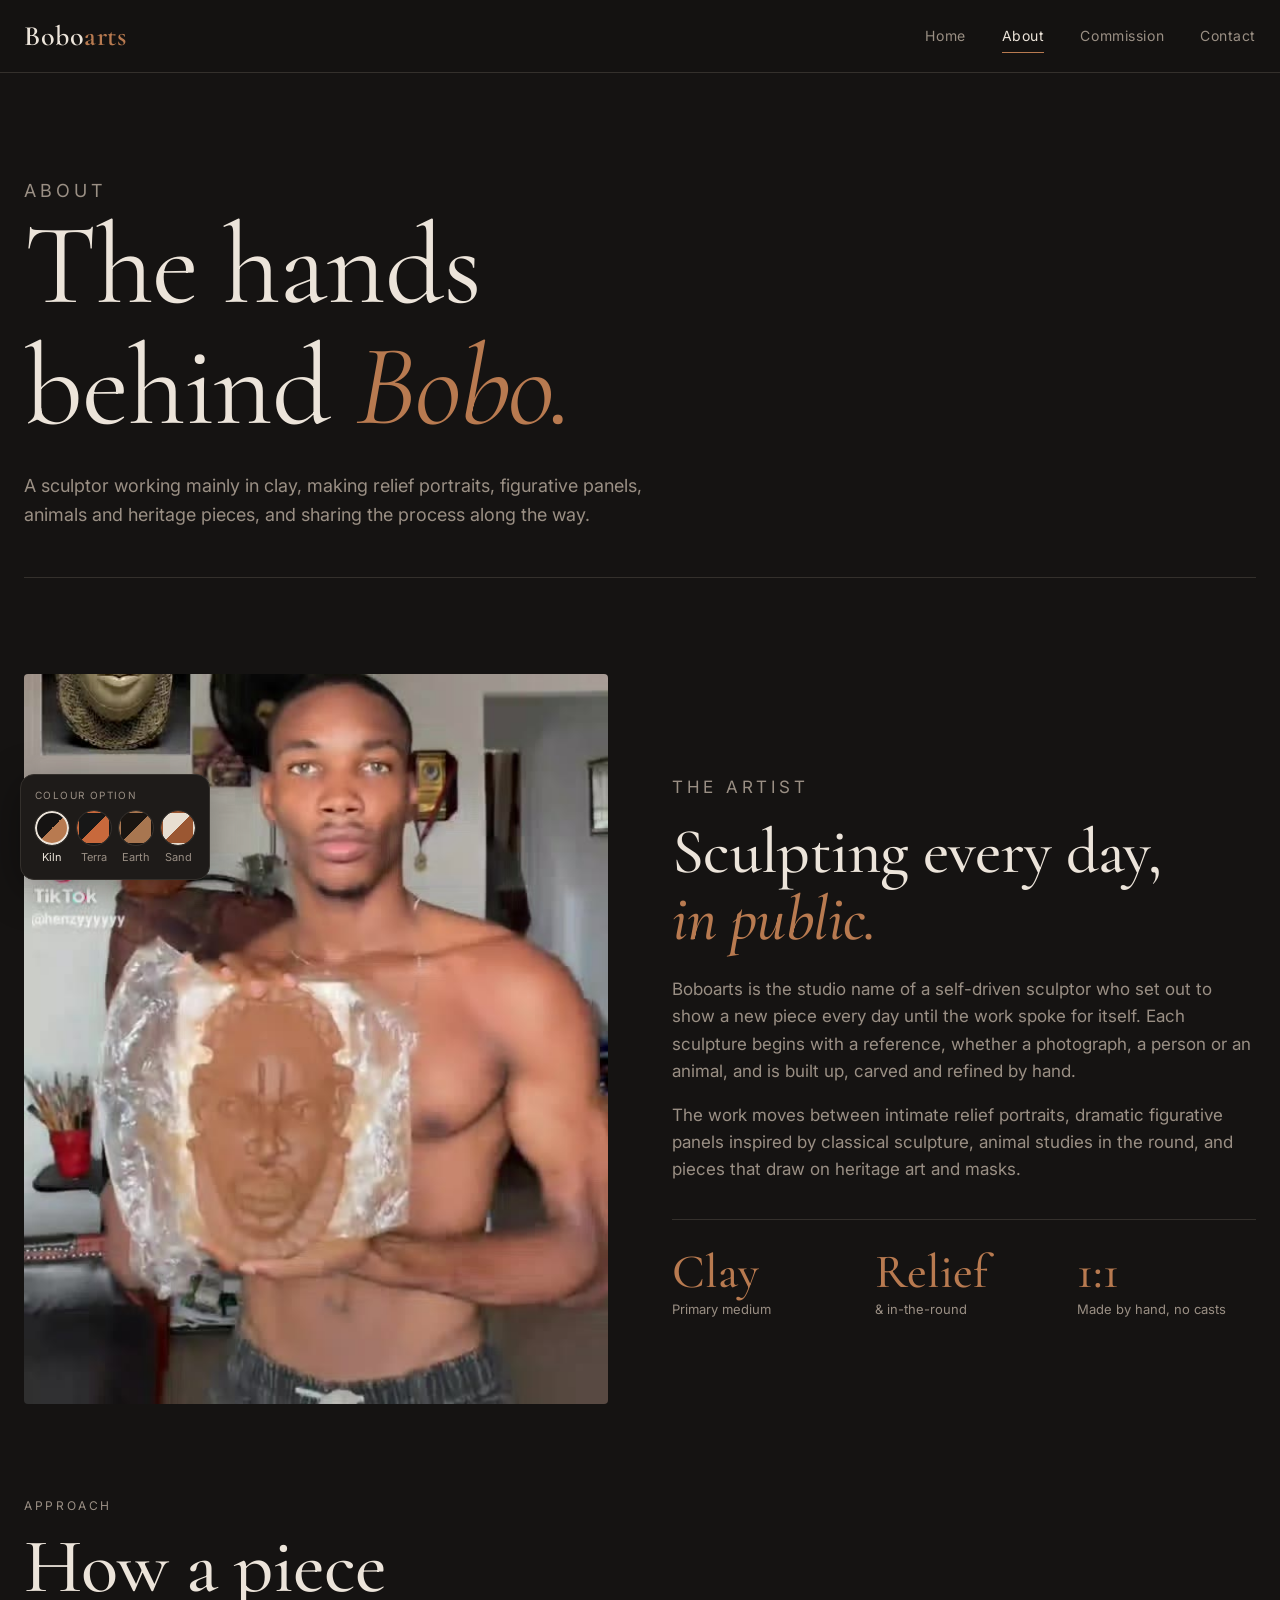
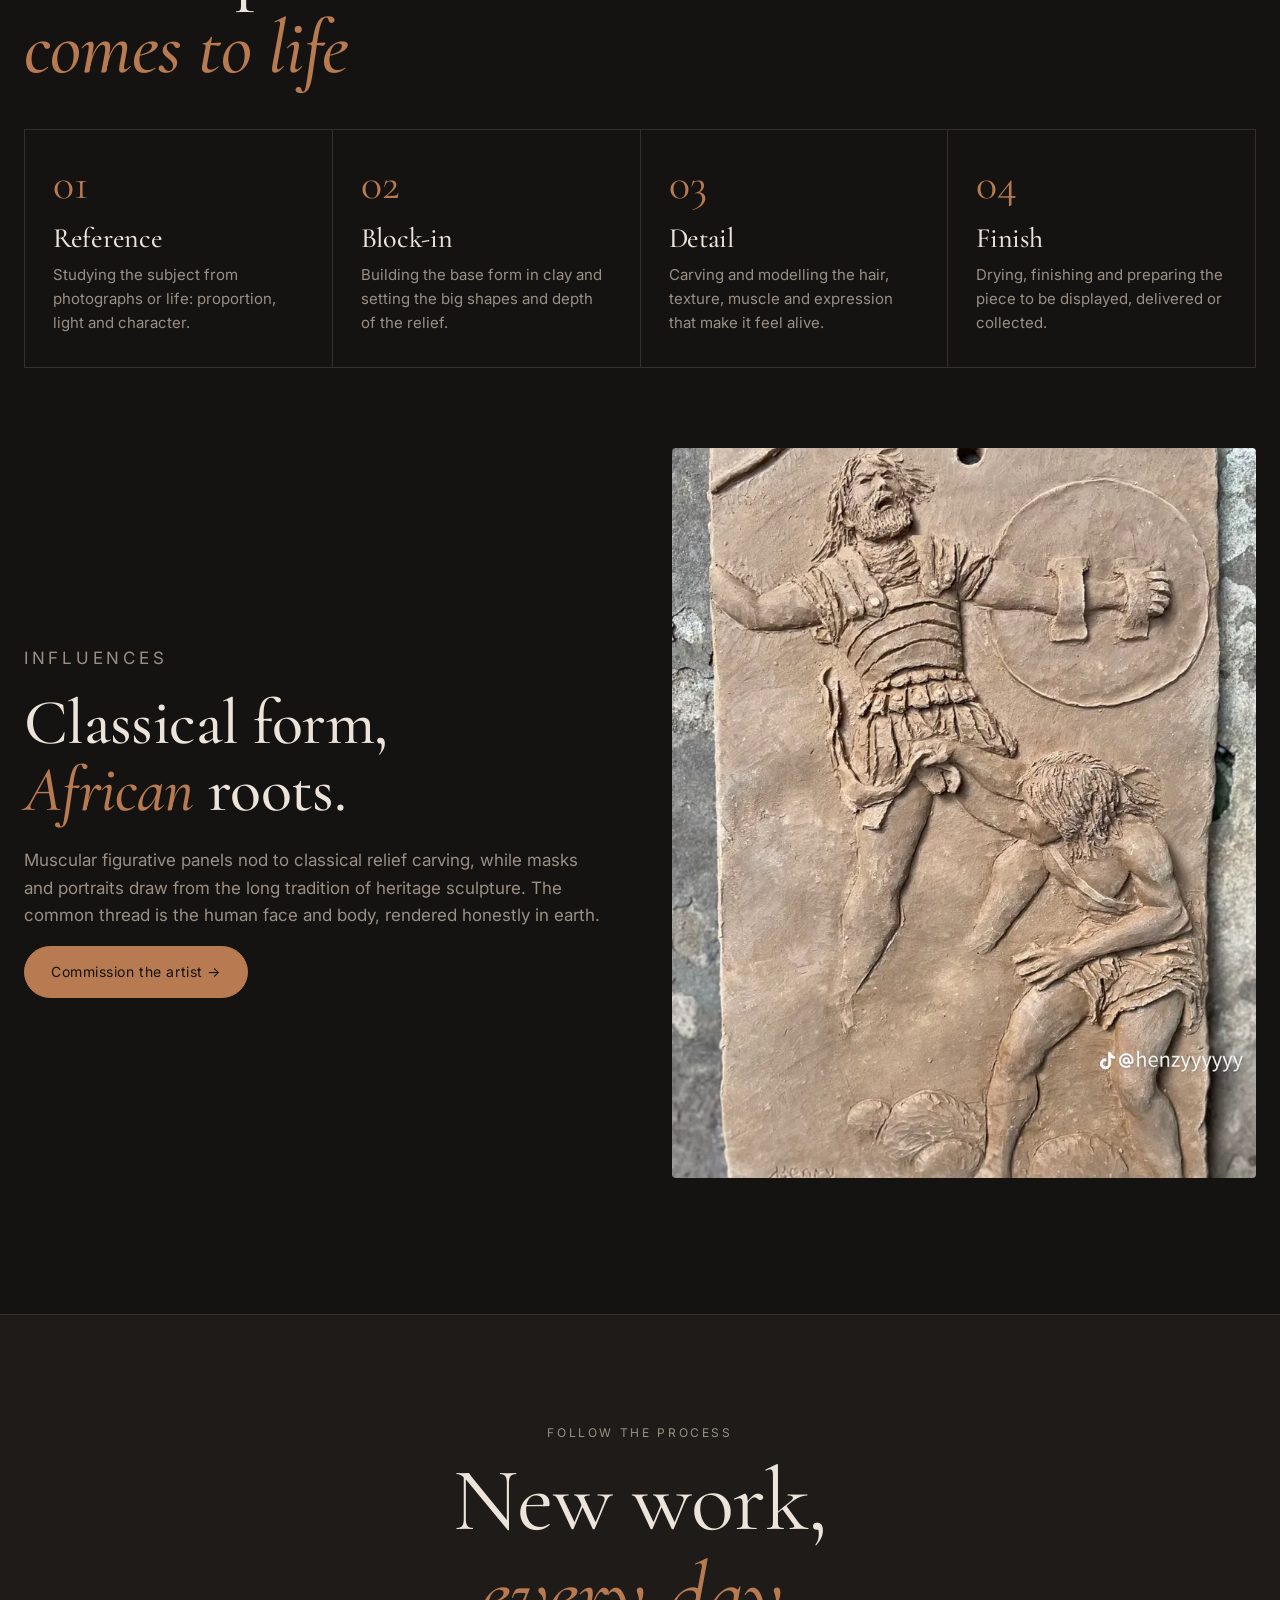
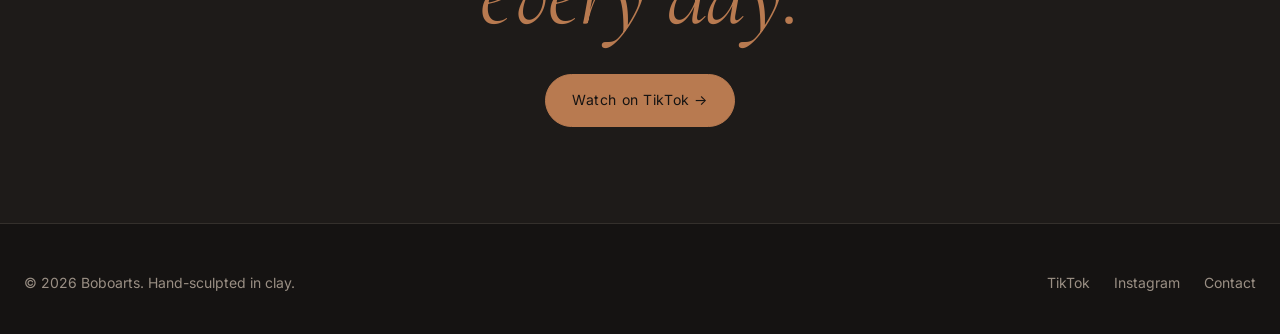
==== about.html @ 000c61a7 "Build Boboarts portfolio and commission site Static site with Home, About, Commission (shop) and Con" ====
<!DOCTYPE html>
<html lang="en" data-theme="kiln">
<head>
<meta charset="utf-8">
<meta name="viewport" content="width=device-width, initial-scale=1">
<title>About | Boboarts</title>
<meta name="description" content="The sculptor behind Boboarts: a hand-built practice in clay covering relief portraits, figures, animals and heritage masks.">
<meta property="og:title" content="About | Boboarts">
<meta property="og:description" content="The sculptor behind Boboarts: a hand-built practice in clay covering relief portraits, figures, animals and heritage masks.">
<meta property="og:image" content="assets/works/boy-relief.webp">
<link rel="icon" href="data:image/svg+xml,<svg xmlns='http://www.w3.org/2000/svg' viewBox='0 0 100 100'><circle cx='50' cy='50' r='46' fill='%23b87a50'/><text x='50' y='68' font-size='54' text-anchor='middle' font-family='Georgia' fill='%23151312'>B</text></svg>">
<link rel="preconnect" href="https://fonts.googleapis.com">
<link rel="preconnect" href="https://fonts.gstatic.com" crossorigin>
<link href="https://fonts.googleapis.com/css2?family=Cormorant+Garamond:ital,wght@0,400;0,500;0,600;1,400;1,500&family=Inter:wght@300;400;500&display=swap" rel="stylesheet">
<link rel="stylesheet" href="css/style.css">
<script src="js/main.js"></script>
</head>
<body>
<header class="site-header">
  <div class="container">
    <a class="logo" href="index.html">Bobo<span>arts</span></a>
    <button class="nav-toggle" aria-expanded="false" aria-label="Toggle menu">Menu</button>
    <nav class="nav">
      <a href="index.html">Home</a>
      <a href="about.html" aria-current="page">About</a>
      <a href="commission.html">Commission</a>
      <a href="contact.html">Contact</a>
    </nav>
  </div>
</header>
<main>
  <section class="page-intro container">
    <p class="eyebrow">About</p>
    <h1>The hands<br>behind <em>Bobo.</em></h1>
    <p>A sculptor working mainly in clay, making relief portraits, figurative panels, animals and heritage pieces, and sharing the process along the way.</p>
  </section>

  <section class="container">
    <div class="split">
      <img class="reveal" src="assets/works/artist.jpg" alt="The artist holding a clay heritage mask in the studio">
      <div class="reveal">
        <p class="eyebrow">The artist</p>
        <h2>Sculpting every day,<br><em class="accent">in public.</em></h2>
        <p>Boboarts is the studio name of a self-driven sculptor who set out to show a new piece every day until the work spoke for itself. Each sculpture begins with a reference, whether a photograph, a person or an animal, and is built up, carved and refined by hand.</p>
        <p>The work moves between intimate relief portraits, dramatic figurative panels inspired by classical sculpture, animal studies in the round, and pieces that draw on heritage art and masks.</p>
        <div class="stats">
          <div><b>Clay</b><span>Primary medium</span></div>
          <div><b>Relief</b><span>&amp; in-the-round</span></div>
          <div><b>1:1</b><span>Made by hand, no casts</span></div>
        </div>
      </div>
    </div>
  </section>

  <section class="container">
    <div class="section-head"><div><p class="eyebrow">Approach</p><h2>How a piece<br><em class="accent">comes to life</em></h2></div></div>
    <div class="steps">
      <div class="step reveal"><div class="num">01</div><h3>Reference</h3><p>Studying the subject from photographs or life: proportion, light and character.</p></div>
      <div class="step reveal"><div class="num">02</div><h3>Block-in</h3><p>Building the base form in clay and setting the big shapes and depth of the relief.</p></div>
      <div class="step reveal"><div class="num">03</div><h3>Detail</h3><p>Carving and modelling the hair, texture, muscle and expression that make it feel alive.</p></div>
      <div class="step reveal"><div class="num">04</div><h3>Finish</h3><p>Drying, finishing and preparing the piece to be displayed, delivered or collected.</p></div>
    </div>
  </section>

  <section class="container">
    <div class="split">
      <div class="reveal">
        <p class="eyebrow">Influences</p>
        <h2>Classical form,<br><em class="accent">African</em> roots.</h2>
        <p>Muscular figurative panels nod to classical relief carving, while masks and portraits draw from the long tradition of heritage sculpture. The common thread is the human face and body, rendered honestly in earth.</p>
        <a class="btn" href="commission.html">Commission the artist →</a>
      </div>
      <img class="reveal" src="assets/works/the-warrior.webp" alt="The Warrior, figurative clay relief" loading="lazy">
    </div>
  </section>

  <section class="cta">
    <div class="container">
      <p class="eyebrow">Follow the process</p>
      <h2>New work,<br><em>every day.</em></h2>
      <a class="btn" href="https://www.tiktok.com/@henzyyyyyy" target="_blank" rel="noopener">Watch on TikTok →</a>
    </div>
  </section>
</main>
<footer class="site-footer">
  <div class="container">
    <span>© <span data-year></span> Boboarts. Hand-sculpted in clay.</span>
    <div class="links">
      <a href="https://www.tiktok.com/@henzyyyyyy" target="_blank" rel="noopener">TikTok</a>
      <a href="#" target="_blank" rel="noopener">Instagram</a>
      <a href="contact.html">Contact</a>
    </div>
  </div>
</footer>
</body>
</html>
---- css/style.css ----
/* ==========================================================
   Boboarts: shared styles
   Colour palettes live in the [data-theme] blocks below.
   Pick one, delete the others, and remove the theme switcher.
   ========================================================== */

:root,
[data-theme="kiln"] {
  /* A: Kiln, a soft charcoal with classic clay */
  --bg: #151312;
  --surface: #1e1b19;
  --surface-2: #272320;
  --line: #34302c;
  --text: #ece4da;
  --muted: #9a8f84;
  --accent: #b87a50;
  --accent-ink: #151312;
}
[data-theme="terracotta"] {
  /* B: Terracotta, a neutral graphite with brighter fired clay */
  --bg: #171717;
  --surface: #202020;
  --surface-2: #292828;
  --line: #363433;
  --text: #f1ebe4;
  --muted: #9c948d;
  --accent: #c8693c;
  --accent-ink: #171717;
}
[data-theme="earth"] {
  /* C: Earth, a brown-black with muted umber */
  --bg: #1a1511;
  --surface: #231c17;
  --surface-2: #2d241e;
  --line: #3b3029;
  --text: #eadccb;
  --muted: #a08f7e;
  --accent: #a87650;
  --accent-ink: #1a1511;
}
[data-theme="sand"] {
  /* D: Sand, a light clay page with black type */
  --bg: #e8ded1;
  --surface: #dfd3c3;
  --surface-2: #d5c7b5;
  --line: #c4b4a0;
  --text: #1a1715;
  --muted: #6b5f54;
  --accent: #9b5732;
  --accent-ink: #f4ede4;
}

*,
*::before,
*::after { box-sizing: border-box; }

html { scroll-behavior: smooth; }
body {
  margin: 0;
  background: var(--bg);
  color: var(--text);
  font-family: "Inter", system-ui, -apple-system, Segoe UI, Roboto, sans-serif;
  font-size: 16px;
  line-height: 1.6;
  -webkit-font-smoothing: antialiased;
  transition: background-color .4s ease, color .4s ease;
}
img, video { display: block; max-width: 100%; }
a { color: inherit; text-decoration: none; }
::selection { background: var(--accent); color: var(--accent-ink); }

.serif { font-family: "Cormorant Garamond", Georgia, serif; }
h1, h2, h3 {
  font-family: "Cormorant Garamond", Georgia, serif;
  font-weight: 500;
  line-height: 1.05;
  margin: 0;
  letter-spacing: -0.01em;
}
.eyebrow {
  font-size: 12px;
  letter-spacing: .22em;
  text-transform: uppercase;
  color: var(--muted);
}
.accent { color: var(--accent); }
.container { width: min(1240px, 100% - 48px); margin-inline: auto; }

/* ---------- Header ---------- */
.site-header {
  position: sticky; top: 0; z-index: 50;
  background: color-mix(in srgb, var(--bg) 82%, transparent);
  backdrop-filter: blur(12px);
  -webkit-backdrop-filter: blur(12px);
  border-bottom: 1px solid var(--line);
}
.site-header .container {
  display: flex; align-items: center; justify-content: space-between;
  height: 72px;
}
.logo {
  font-family: "Cormorant Garamond", Georgia, serif;
  font-size: 28px; font-weight: 600; letter-spacing: .02em;
}
.logo span { color: var(--accent); }
.nav { display: flex; gap: 36px; font-size: 14px; letter-spacing: .04em; }
.nav a { color: var(--muted); transition: color .2s; position: relative; }
.nav a:hover, .nav a[aria-current="page"] { color: var(--text); }
.nav a[aria-current="page"]::after {
  content: ""; position: absolute; left: 0; right: 0; bottom: -6px;
  height: 1px; background: var(--accent);
}
.nav-toggle {
  display: none; background: none; border: 0; color: var(--text);
  font: inherit; font-size: 14px; letter-spacing: .1em; cursor: pointer;
}
@media (max-width: 760px) {
  .nav-toggle { display: block; }
  .nav {
    position: absolute; top: 72px; left: 0; right: 0;
    flex-direction: column; gap: 0;
    background: var(--bg); border-bottom: 1px solid var(--line);
    display: none;
  }
  .nav.open { display: flex; }
  .nav a { padding: 18px 24px; border-top: 1px solid var(--line); }
  .nav a[aria-current="page"]::after { display: none; }
}

/* ---------- Buttons ---------- */
.btn {
  display: inline-flex; align-items: center; gap: 10px;
  padding: 14px 26px; border-radius: 999px;
  font-size: 14px; letter-spacing: .04em;
  border: 1px solid var(--accent);
  background: var(--accent); color: var(--accent-ink);
  cursor: pointer; transition: transform .2s, background .2s, color .2s;
}
.btn:hover { transform: translateY(-2px); }
.btn.ghost { background: transparent; color: var(--text); border-color: var(--line); }
.btn.ghost:hover { border-color: var(--accent); color: var(--accent); }

/* ---------- Hero ---------- */
.hero { padding: 72px 0 40px; }
.hero h1 { font-size: clamp(56px, 11vw, 168px); font-weight: 400; }
.hero h1 em { font-style: italic; color: var(--accent); }
.hero-row {
  display: grid; grid-template-columns: 1.3fr 1fr; gap: 48px;
  align-items: end; margin-top: 28px;
}
.hero-row p { color: var(--muted); max-width: 46ch; margin: 0; font-size: 17px; }
.hero-actions { display: flex; gap: 14px; justify-content: flex-end; flex-wrap: wrap; }
@media (max-width: 760px) {
  .hero-row { grid-template-columns: 1fr; }
  .hero-actions { justify-content: flex-start; }
}

.hero-media {
  margin-top: 56px;
  display: grid; grid-template-columns: 1fr 1.5fr 1fr; gap: 16px;
  align-items: end;
}
.hero-media figure { margin: 0; overflow: hidden; border-radius: 4px; background: var(--surface); }
.hero-media img { width: 100%; height: 100%; object-fit: cover; }
.hero-media .tall { aspect-ratio: 3/4; }
.hero-media .mid { aspect-ratio: 4/5; }
@media (max-width: 760px) {
  .hero-media { grid-template-columns: 1fr 1fr; }
  .hero-media figure:first-child { display: none; }
}

/* ---------- Marquee ---------- */
.marquee {
  border-block: 1px solid var(--line);
  overflow: hidden; white-space: nowrap; margin: 88px 0;
  padding: 22px 0;
}
.marquee-track {
  display: inline-flex; gap: 48px;
  animation: scroll 38s linear infinite;
  font-family: "Cormorant Garamond", Georgia, serif;
  font-size: clamp(28px, 4vw, 48px); font-style: italic;
}
.marquee-track span::after { content: "✦"; margin-left: 48px; color: var(--accent); font-style: normal; font-size: .5em; vertical-align: middle; }
@keyframes scroll { to { transform: translateX(-50%); } }

/* ---------- Sections ---------- */
section { padding: 40px 0; }
.section-head {
  display: flex; justify-content: space-between; align-items: end;
  gap: 24px; margin-bottom: 40px; flex-wrap: wrap;
}
.section-head h2 { font-size: clamp(40px, 6vw, 80px); }

/* Gallery (masonry) */
.gallery { columns: 3 280px; column-gap: 16px; }
.work {
  break-inside: avoid; margin: 0 0 16px; position: relative;
  overflow: hidden; border-radius: 4px; background: var(--surface);
  cursor: zoom-in;
}
.work img { width: 100%; transition: transform .8s cubic-bezier(.2,.7,.2,1), filter .5s; }
.work:hover img { transform: scale(1.04); }
.work figcaption {
  position: absolute; inset: auto 0 0 0;
  padding: 40px 18px 16px;
  background: linear-gradient(transparent, rgba(0,0,0,.72));
  color: #f3ece4;
  display: flex; justify-content: space-between; align-items: end; gap: 12px;
  opacity: 0; transform: translateY(8px); transition: .35s;
}
.work:hover figcaption, .work:focus-visible figcaption { opacity: 1; transform: none; }
.work figcaption strong { font-family: "Cormorant Garamond", Georgia, serif; font-size: 24px; font-weight: 500; }
.work figcaption small { font-size: 12px; opacity: .8; letter-spacing: .08em; text-transform: uppercase; }
@media (hover: none) { .work figcaption { opacity: 1; transform: none; } }

/* Filter chips */
.filters { display: flex; gap: 8px; flex-wrap: wrap; }
.chip {
  border: 1px solid var(--line); background: none; color: var(--muted);
  padding: 8px 16px; border-radius: 999px; font: inherit; font-size: 13px; cursor: pointer;
}
.chip.active, .chip:hover { color: var(--accent-ink); background: var(--accent); border-color: var(--accent); }

/* Process videos */
.process { display: grid; grid-template-columns: repeat(3, 1fr); gap: 16px; }
.process figure { margin: 0; }
.process video {
  width: 100%; aspect-ratio: 9/14; object-fit: cover; border-radius: 4px;
  background: var(--surface);
}
.process figcaption { margin-top: 12px; display: flex; justify-content: space-between; color: var(--muted); font-size: 14px; }
.process figcaption b { color: var(--text); font-weight: 500; }
@media (max-width: 760px) {
  .process { grid-template-columns: 1fr 1fr; }
  .process figure:last-child { display: none; }
}

/* Split / about blocks */
.split { display: grid; grid-template-columns: 1fr 1fr; gap: 64px; align-items: center; }
.split img { border-radius: 4px; width: 100%; aspect-ratio: 4/5; object-fit: cover; }
.split p { color: var(--muted); font-size: 17px; }
.split h2 { font-size: clamp(40px, 5vw, 68px); margin-bottom: 24px; }
@media (max-width: 860px) { .split { grid-template-columns: 1fr; gap: 32px; } }

.stats { display: grid; grid-template-columns: repeat(3, 1fr); gap: 24px; margin-top: 36px; border-top: 1px solid var(--line); padding-top: 28px; }
.stats b { display: block; font-family: "Cormorant Garamond", Georgia, serif; font-size: 48px; font-weight: 500; color: var(--accent); line-height: 1; }
.stats span { font-size: 13px; color: var(--muted); }

/* Page intro */
.page-intro { padding: 80px 0 48px; border-bottom: 1px solid var(--line); margin-bottom: 56px; }
.page-intro h1 { font-size: clamp(52px, 9vw, 128px); font-weight: 400; }
.page-intro h1 em { color: var(--accent); }
.page-intro p { color: var(--muted); max-width: 58ch; font-size: 18px; margin: 24px 0 0; }

/* Process steps */
.steps { display: grid; grid-template-columns: repeat(4, 1fr); gap: 1px; background: var(--line); border: 1px solid var(--line); }
.step { background: var(--bg); padding: 32px 28px; }
.step .num { font-family: "Cormorant Garamond", Georgia, serif; font-size: 44px; color: var(--accent); line-height: 1; }
.step h3 { font-size: 28px; margin: 18px 0 10px; }
.step p { color: var(--muted); margin: 0; font-size: 15px; }
@media (max-width: 900px) { .steps { grid-template-columns: 1fr 1fr; } }
@media (max-width: 520px) { .steps { grid-template-columns: 1fr; } }

/* Shop cards */
.shop { display: grid; grid-template-columns: repeat(3, 1fr); gap: 28px; }
@media (max-width: 960px) { .shop { grid-template-columns: 1fr 1fr; } }
@media (max-width: 600px) { .shop { grid-template-columns: 1fr; } }
.card { display: flex; flex-direction: column; }
.card .thumb { overflow: hidden; border-radius: 4px; aspect-ratio: 4/5; background: var(--surface); position: relative; }
.card .thumb img { width: 100%; height: 100%; object-fit: cover; transition: transform .8s cubic-bezier(.2,.7,.2,1); }
.card:hover .thumb img { transform: scale(1.05); }
.tag {
  position: absolute; top: 14px; left: 14px;
  background: var(--bg); color: var(--text); font-size: 11px; letter-spacing: .14em;
  text-transform: uppercase; padding: 6px 12px; border-radius: 999px;
}
.card .meta { display: flex; justify-content: space-between; align-items: baseline; gap: 12px; margin-top: 18px; }
.card h3 { font-size: 30px; }
.card .price { color: var(--accent); font-size: 14px; white-space: nowrap; }
.card p { color: var(--muted); font-size: 15px; margin: 8px 0 18px; flex: 1; }
.card .specs { display: flex; flex-wrap: wrap; gap: 6px 14px; font-size: 12px; color: var(--muted); letter-spacing: .06em; text-transform: uppercase; margin-bottom: 20px; }
.card .specs span::before { content: "— "; color: var(--accent); }
.card .btn { align-self: flex-start; }

/* FAQ */
.faq details { border-bottom: 1px solid var(--line); padding: 22px 0; }
.faq summary { cursor: pointer; font-family: "Cormorant Garamond", Georgia, serif; font-size: 26px; list-style: none; display: flex; justify-content: space-between; gap: 16px; }
.faq summary::after { content: "+"; color: var(--accent); }
.faq details[open] summary::after { content: "–"; }
.faq p { color: var(--muted); margin: 12px 0 0; max-width: 70ch; }

/* Forms */
.contact-grid { display: grid; grid-template-columns: 1fr 1.3fr; gap: 72px; }
@media (max-width: 860px) { .contact-grid { grid-template-columns: 1fr; gap: 48px; } }
.contact-list { list-style: none; padding: 0; margin: 0; }
.contact-list li { border-top: 1px solid var(--line); padding: 20px 0; }
.contact-list li:last-child { border-bottom: 1px solid var(--line); }
.contact-list .eyebrow { display: block; margin-bottom: 6px; }
.contact-list a { font-family: "Cormorant Garamond", Georgia, serif; font-size: 26px; }
.contact-list a:hover { color: var(--accent); }

form { display: grid; gap: 18px; }
.row-2 { display: grid; grid-template-columns: 1fr 1fr; gap: 18px; }
@media (max-width: 560px) { .row-2 { grid-template-columns: 1fr; } }
label { display: grid; gap: 8px; font-size: 12px; letter-spacing: .14em; text-transform: uppercase; color: var(--muted); }
input, select, textarea {
  font: inherit; font-size: 16px; letter-spacing: normal; text-transform: none;
  color: var(--text); background: var(--surface);
  border: 1px solid var(--line); border-radius: 4px; padding: 14px 16px;
  transition: border-color .2s;
}
input:focus, select:focus, textarea:focus { outline: none; border-color: var(--accent); }
textarea { min-height: 150px; resize: vertical; }
.form-note { font-size: 13px; color: var(--muted); }

/* CTA band */
.cta {
  margin: 96px 0 0; padding: 96px 0; text-align: center;
  background: var(--surface); border-top: 1px solid var(--line);
}
.cta h2 { font-size: clamp(44px, 7vw, 96px); font-weight: 400; margin-bottom: 32px; }
.cta h2 em { color: var(--accent); }

/* Footer */
.site-footer { border-top: 1px solid var(--line); padding: 48px 0 40px; color: var(--muted); font-size: 14px; }
.site-footer .container { display: flex; justify-content: space-between; gap: 24px; flex-wrap: wrap; align-items: center; }
.site-footer .links { display: flex; gap: 24px; }
.site-footer a:hover { color: var(--accent); }

/* Lightbox */
.lightbox {
  position: fixed; inset: 0; z-index: 100; display: none;
  background: rgba(8, 7, 6, .94); align-items: center; justify-content: center;
  padding: 32px; flex-direction: column; gap: 16px;
}
.lightbox.open { display: flex; }
.lightbox img { max-height: 82vh; width: auto; border-radius: 4px; }
.lightbox p { color: #e8dfd4; margin: 0; font-family: "Cormorant Garamond", Georgia, serif; font-size: 24px; }
.lightbox button {
  position: absolute; top: 20px; right: 24px; background: none; border: 0;
  color: #e8dfd4; font-size: 36px; cursor: pointer; line-height: 1;
}

/* Reveal on scroll */
.reveal { opacity: 0; transform: translateY(24px); transition: opacity .9s ease, transform .9s cubic-bezier(.2,.7,.2,1); }
.reveal.in { opacity: 1; transform: none; }
@media (prefers-reduced-motion: reduce) {
  .reveal { opacity: 1; transform: none; }
  .marquee-track { animation: none; }
}

/* ---------- Theme switcher (preview only) ---------- */
.theme-switcher {
  position: fixed; left: 20px; bottom: 20px; z-index: 90;
  background: var(--surface); border: 1px solid var(--line);
  border-radius: 14px; padding: 12px 14px; box-shadow: 0 10px 40px rgba(0,0,0,.35);
  font-size: 12px; color: var(--muted);
}
.theme-switcher p { margin: 0 0 8px; letter-spacing: .14em; text-transform: uppercase; font-size: 10px; }
.theme-switcher .opts { display: flex; gap: 8px; }
.theme-switcher button {
  display: grid; justify-items: center; gap: 4px; background: none; border: 0;
  color: var(--muted); font: inherit; font-size: 11px; cursor: pointer; padding: 0;
}
.theme-switcher .sw {
  width: 34px; height: 34px; border-radius: 50%;
  border: 2px solid transparent; outline: 1px solid var(--line);
}
.theme-switcher button.active { color: var(--text); }
.theme-switcher button.active .sw { border-color: var(--text); }
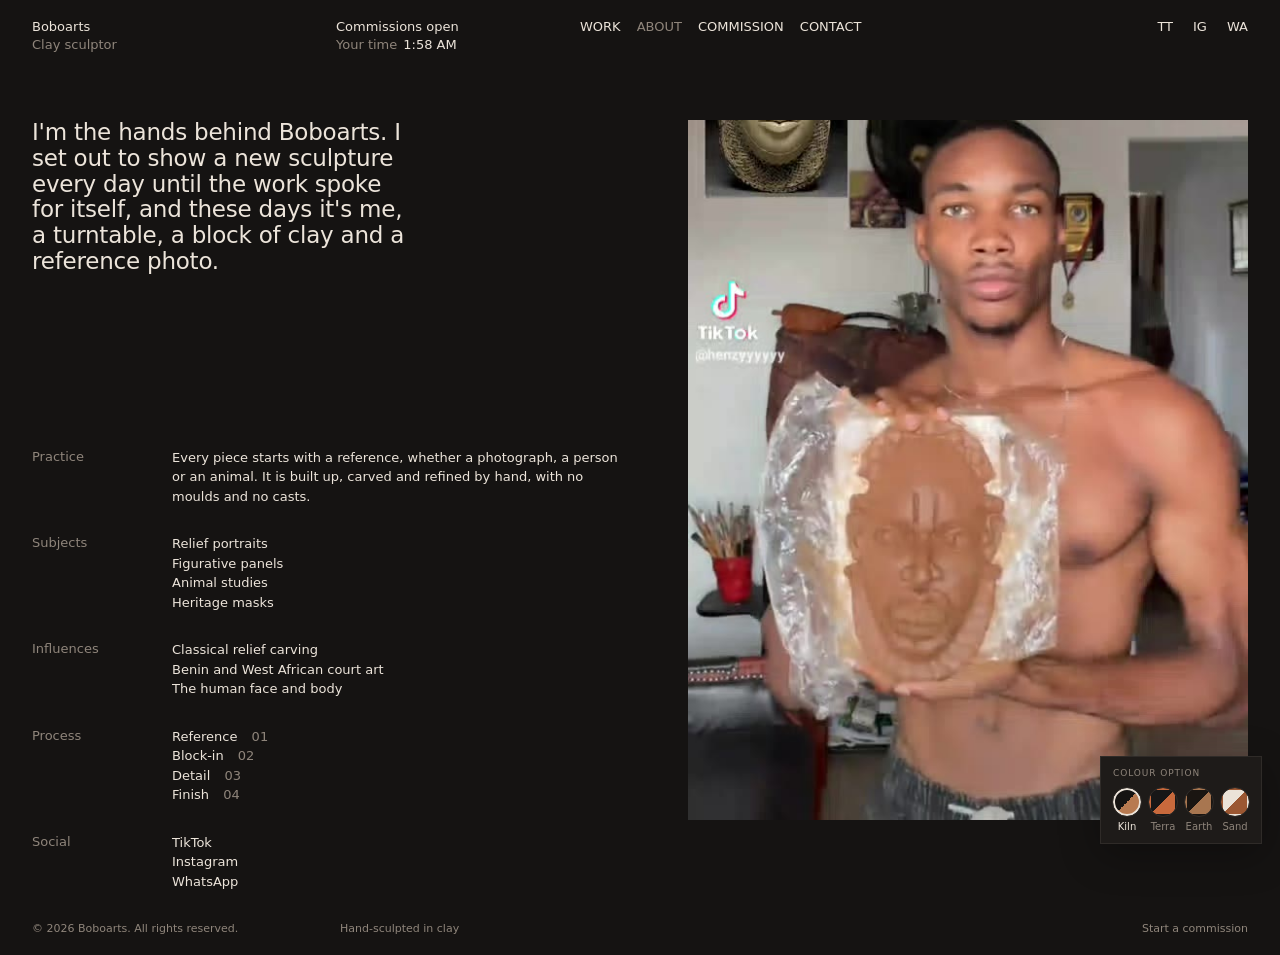
==== commit b025f986: "Redesign site to follow the reference portfolio layout Fixed four-column header with live local time" ====
--- a/about.html
+++ b/about.html
@@ -7,90 +7,48 @@
 <meta name="description" content="The sculptor behind Boboarts: a hand-built practice in clay covering relief portraits, figures, animals and heritage masks.">
 <meta property="og:title" content="About | Boboarts">
 <meta property="og:description" content="The sculptor behind Boboarts: a hand-built practice in clay covering relief portraits, figures, animals and heritage masks.">
-<meta property="og:image" content="assets/works/boy-relief.webp">
-<link rel="icon" href="data:image/svg+xml,<svg xmlns='http://www.w3.org/2000/svg' viewBox='0 0 100 100'><circle cx='50' cy='50' r='46' fill='%23b87a50'/><text x='50' y='68' font-size='54' text-anchor='middle' font-family='Georgia' fill='%23151312'>B</text></svg>">
-<link rel="preconnect" href="https://fonts.googleapis.com">
-<link rel="preconnect" href="https://fonts.gstatic.com" crossorigin>
-<link href="https://fonts.googleapis.com/css2?family=Cormorant+Garamond:ital,wght@0,400;0,500;0,600;1,400;1,500&family=Inter:wght@300;400;500&display=swap" rel="stylesheet">
+<meta property="og:image" content="/assets/works/boy-relief.webp">
+<link rel="icon" href="data:image/svg+xml,<svg xmlns='http://www.w3.org/2000/svg' viewBox='0 0 100 100'><circle cx='50' cy='50' r='46' fill='%23b87a50'/></svg>">
+<link rel="preconnect" href="https://api.fontshare.com" crossorigin>
+<link href="https://api.fontshare.com/v2/css?f[]=switzer@400,500,600&display=swap" rel="stylesheet">
 <link rel="stylesheet" href="css/style.css">
+<script src="js/works.js"></script>
 <script src="js/main.js"></script>
 </head>
-<body>
+<body data-page="about" class="page">
 <header class="site-header">
-  <div class="container">
-    <a class="logo" href="index.html">Bobo<span>arts</span></a>
-    <button class="nav-toggle" aria-expanded="false" aria-label="Toggle menu">Menu</button>
-    <nav class="nav">
-      <a href="index.html">Home</a>
-      <a href="about.html" aria-current="page">About</a>
-      <a href="commission.html">Commission</a>
-      <a href="contact.html">Contact</a>
-    </nav>
+  <a class="brand" href="index.html"><b>Boboarts</b><span>Clay sculptor</span></a>
+  <div class="clock"><div>Commissions open</div><span>Your time</span><b data-clock></b></div>
+  <nav class="nav"><a href="works.html">Work</a><a href="about.html" aria-current="page">About</a><a href="commission.html">Commission</a><a href="contact.html">Contact</a></nav>
+  <div class="socials">
+    <a href="https://www.tiktok.com/@henzyyyyyy" target="_blank" rel="noopener" aria-label="TikTok">TT</a>
+    <a href="#" target="_blank" rel="noopener" aria-label="Instagram">IG</a>
+    <a href="https://wa.me/0000000000" target="_blank" rel="noopener" aria-label="WhatsApp">WA</a>
   </div>
+  <button class="menu-btn" aria-expanded="false">Menu</button>
 </header>
-<main>
-  <section class="page-intro container">
-    <p class="eyebrow">About</p>
-    <h1>The hands<br>behind <em>Bobo.</em></h1>
-    <p>A sculptor working mainly in clay, making relief portraits, figurative panels, animals and heritage pieces, and sharing the process along the way.</p>
-  </section>
-
-  <section class="container">
-    <div class="split">
-      <img class="reveal" src="assets/works/artist.jpg" alt="The artist holding a clay heritage mask in the studio">
-      <div class="reveal">
-        <p class="eyebrow">The artist</p>
-        <h2>Sculpting every day,<br><em class="accent">in public.</em></h2>
-        <p>Boboarts is the studio name of a self-driven sculptor who set out to show a new piece every day until the work spoke for itself. Each sculpture begins with a reference, whether a photograph, a person or an animal, and is built up, carved and refined by hand.</p>
-        <p>The work moves between intimate relief portraits, dramatic figurative panels inspired by classical sculpture, animal studies in the round, and pieces that draw on heritage art and masks.</p>
-        <div class="stats">
-          <div><b>Clay</b><span>Primary medium</span></div>
-          <div><b>Relief</b><span>&amp; in-the-round</span></div>
-          <div><b>1:1</b><span>Made by hand, no casts</span></div>
-        </div>
-      </div>
-    </div>
-  </section>
-
-  <section class="container">
-    <div class="section-head"><div><p class="eyebrow">Approach</p><h2>How a piece<br><em class="accent">comes to life</em></h2></div></div>
-    <div class="steps">
-      <div class="step reveal"><div class="num">01</div><h3>Reference</h3><p>Studying the subject from photographs or life: proportion, light and character.</p></div>
-      <div class="step reveal"><div class="num">02</div><h3>Block-in</h3><p>Building the base form in clay and setting the big shapes and depth of the relief.</p></div>
-      <div class="step reveal"><div class="num">03</div><h3>Detail</h3><p>Carving and modelling the hair, texture, muscle and expression that make it feel alive.</p></div>
-      <div class="step reveal"><div class="num">04</div><h3>Finish</h3><p>Drying, finishing and preparing the piece to be displayed, delivered or collected.</p></div>
-    </div>
-  </section>
-
-  <section class="container">
-    <div class="split">
-      <div class="reveal">
-        <p class="eyebrow">Influences</p>
-        <h2>Classical form,<br><em class="accent">African</em> roots.</h2>
-        <p>Muscular figurative panels nod to classical relief carving, while masks and portraits draw from the long tradition of heritage sculpture. The common thread is the human face and body, rendered honestly in earth.</p>
-        <a class="btn" href="commission.html">Commission the artist →</a>
-      </div>
-      <img class="reveal" src="assets/works/the-warrior.webp" alt="The Warrior, figurative clay relief" loading="lazy">
-    </div>
-  </section>
-
-  <section class="cta">
-    <div class="container">
-      <p class="eyebrow">Follow the process</p>
-      <h2>New work,<br><em>every day.</em></h2>
-      <a class="btn" href="https://www.tiktok.com/@henzyyyyyy" target="_blank" rel="noopener">Watch on TikTok →</a>
-    </div>
-  </section>
+<main class="about">
+  <p class="lede reveal">I'm the hands behind Boboarts. I set out to show a new sculpture every day until the work spoke for itself, and these days it's me, a turntable, a block of clay and a reference photo.</p>
+  <div class="photo reveal"><img src="assets/works/artist.jpg" alt="The artist holding a clay heritage mask in the studio"></div>
+  <div class="text reveal">
+    <dl class="rows">
+      <dt>Practice</dt>
+      <dd>Every piece starts with a reference, whether a photograph, a person or an animal. It is built up, carved and refined by hand, with no moulds and no casts.</dd>
+      <dt>Subjects</dt>
+      <dd>Relief portraits<br>Figurative panels<br>Animal studies<br>Heritage masks</dd>
+      <dt>Influences</dt>
+      <dd>Classical relief carving<br>Benin and West African court art<br>The human face and body</dd>
+      <dt>Process</dt>
+      <dd>Reference <span>01</span><br>Block-in <span>02</span><br>Detail <span>03</span><br>Finish <span>04</span></dd>
+      <dt>Social</dt>
+      <dd><a href="https://www.tiktok.com/@henzyyyyyy" target="_blank" rel="noopener">TikTok</a><br><a href="#">Instagram</a><br><a href="https://wa.me/0000000000">WhatsApp</a></dd>
+    </dl>
+  </div>
 </main>
 <footer class="site-footer">
-  <div class="container">
-    <span>© <span data-year></span> Boboarts. Hand-sculpted in clay.</span>
-    <div class="links">
-      <a href="https://www.tiktok.com/@henzyyyyyy" target="_blank" rel="noopener">TikTok</a>
-      <a href="#" target="_blank" rel="noopener">Instagram</a>
-      <a href="contact.html">Contact</a>
-    </div>
-  </div>
+  <span>© <span data-year></span> Boboarts. All rights reserved.</span>
+  <span>Hand-sculpted in clay</span>
+  <a class="r" href="contact.html">Start a commission</a>
 </footer>
 </body>
 </html>
--- a/css/style.css
+++ b/css/style.css
@@ -1,7 +1,8 @@
 /* ==========================================================
    Boboarts: shared styles
    Colour palettes live in the [data-theme] blocks below.
-   Pick one, delete the others, and remove the theme switcher.
+   Pick one, set it on <html data-theme="...">, and remove the
+   theme switcher (top of js/main.js + .theme-switcher below).
    ========================================================== */
 
 :root,
@@ -9,10 +10,9 @@
   /* A: Kiln, a soft charcoal with classic clay */
   --bg: #151312;
   --surface: #1e1b19;
-  --surface-2: #272320;
-  --line: #34302c;
+  --line: #2f2b28;
   --text: #ece4da;
-  --muted: #9a8f84;
+  --muted: #8f857b;
   --accent: #b87a50;
   --accent-ink: #151312;
 }
@@ -20,10 +20,9 @@
   /* B: Terracotta, a neutral graphite with brighter fired clay */
   --bg: #171717;
   --surface: #202020;
-  --surface-2: #292828;
-  --line: #363433;
+  --line: #323030;
   --text: #f1ebe4;
-  --muted: #9c948d;
+  --muted: #948c85;
   --accent: #c8693c;
   --accent-ink: #171717;
 }
@@ -31,341 +30,281 @@
   /* C: Earth, a brown-black with muted umber */
   --bg: #1a1511;
   --surface: #231c17;
-  --surface-2: #2d241e;
-  --line: #3b3029;
+  --line: #372d26;
   --text: #eadccb;
-  --muted: #a08f7e;
+  --muted: #9a8978;
   --accent: #a87650;
   --accent-ink: #1a1511;
 }
 [data-theme="sand"] {
   /* D: Sand, a light clay page with black type */
-  --bg: #e8ded1;
-  --surface: #dfd3c3;
-  --surface-2: #d5c7b5;
-  --line: #c4b4a0;
-  --text: #1a1715;
-  --muted: #6b5f54;
+  --bg: #ebe3d8;
+  --surface: #e1d6c8;
+  --line: #cdbfae;
+  --text: #171412;
+  --muted: #7a6d61;
   --accent: #9b5732;
   --accent-ink: #f4ede4;
 }
 
-*,
-*::before,
-*::after { box-sizing: border-box; }
-
-html { scroll-behavior: smooth; }
+*, *::before, *::after { box-sizing: border-box; }
+html, body { margin: 0; }
 body {
-  margin: 0;
   background: var(--bg);
   color: var(--text);
-  font-family: "Inter", system-ui, -apple-system, Segoe UI, Roboto, sans-serif;
-  font-size: 16px;
-  line-height: 1.6;
+  font-family: "Switzer", "Inter", system-ui, -apple-system, sans-serif;
+  font-size: 13px;
+  line-height: 1.35;
   -webkit-font-smoothing: antialiased;
   transition: background-color .4s ease, color .4s ease;
 }
 img, video { display: block; max-width: 100%; }
 a { color: inherit; text-decoration: none; }
+button { font: inherit; color: inherit; }
 ::selection { background: var(--accent); color: var(--accent-ink); }
 
-.serif { font-family: "Cormorant Garamond", Georgia, serif; }
-h1, h2, h3 {
-  font-family: "Cormorant Garamond", Georgia, serif;
-  font-weight: 500;
-  line-height: 1.05;
-  margin: 0;
-  letter-spacing: -0.01em;
-}
-.eyebrow {
-  font-size: 12px;
-  letter-spacing: .22em;
-  text-transform: uppercase;
-  color: var(--muted);
-}
+.muted { color: var(--muted); }
 .accent { color: var(--accent); }
-.container { width: min(1240px, 100% - 48px); margin-inline: auto; }
-
-/* ---------- Header ---------- */
+.pad { padding-inline: 32px; }
+@media (max-width: 760px) { .pad { padding-inline: 18px; } }
+
+/* ---------- Header (4 columns) ---------- */
 .site-header {
-  position: sticky; top: 0; z-index: 50;
-  background: color-mix(in srgb, var(--bg) 82%, transparent);
-  backdrop-filter: blur(12px);
-  -webkit-backdrop-filter: blur(12px);
-  border-bottom: 1px solid var(--line);
-}
-.site-header .container {
-  display: flex; align-items: center; justify-content: space-between;
-  height: 72px;
-}
-.logo {
-  font-family: "Cormorant Garamond", Georgia, serif;
-  font-size: 28px; font-weight: 600; letter-spacing: .02em;
-}
-.logo span { color: var(--accent); }
-.nav { display: flex; gap: 36px; font-size: 14px; letter-spacing: .04em; }
-.nav a { color: var(--muted); transition: color .2s; position: relative; }
-.nav a:hover, .nav a[aria-current="page"] { color: var(--text); }
-.nav a[aria-current="page"]::after {
-  content: ""; position: absolute; left: 0; right: 0; bottom: -6px;
-  height: 1px; background: var(--accent);
-}
-.nav-toggle {
-  display: none; background: none; border: 0; color: var(--text);
-  font: inherit; font-size: 14px; letter-spacing: .1em; cursor: pointer;
-}
-@media (max-width: 760px) {
-  .nav-toggle { display: block; }
+  position: fixed; top: 0; left: 0; right: 0; z-index: 60;
+  display: grid; grid-template-columns: 1fr 1fr 1fr 1fr;
+  align-items: start; padding: 18px 32px; pointer-events: none;
+}
+.site-header > * { pointer-events: auto; }
+.site-header .brand b { display: block; font-weight: 500; }
+.site-header .brand span, .site-header .clock span { color: var(--muted); }
+.site-header .clock b { font-weight: 500; margin-left: 6px; }
+.nav { display: flex; gap: 16px; text-transform: uppercase; font-weight: 500; justify-self: start; margin-left: -60px; }
+.nav a { transition: color .2s; }
+.nav a[aria-current="page"] { color: var(--muted); }
+.nav a:hover { color: var(--accent); }
+.socials { display: flex; gap: 20px; justify-self: end; font-weight: 500; }
+.socials a:hover { color: var(--accent); }
+.menu-btn { display: none; background: none; border: 0; padding: 0; justify-self: end; text-transform: uppercase; font-weight: 500; cursor: pointer; }
+@media (max-width: 900px) {
+  .site-header { grid-template-columns: 1fr auto; padding: 16px 18px; background: var(--bg); }
+  .site-header .clock, .socials { display: none; }
+  .menu-btn { display: block; }
   .nav {
-    position: absolute; top: 72px; left: 0; right: 0;
-    flex-direction: column; gap: 0;
-    background: var(--bg); border-bottom: 1px solid var(--line);
-    display: none;
+    position: fixed; inset: 56px 0 auto 0; margin: 0;
+    flex-direction: column; gap: 0; background: var(--bg);
+    font-size: 34px; letter-spacing: -.02em; padding: 8px 18px 24px;
+    display: none; border-bottom: 1px solid var(--line);
   }
   .nav.open { display: flex; }
-  .nav a { padding: 18px 24px; border-top: 1px solid var(--line); }
-  .nav a[aria-current="page"]::after { display: none; }
-}
-
-/* ---------- Buttons ---------- */
+  .nav a { padding: 6px 0; }
+}
+
+/* ---------- Footer ---------- */
+.site-footer {
+  display: grid; grid-template-columns: 1fr 1fr 1fr 1fr; gap: 16px;
+  padding: 18px 32px; color: var(--muted); font-size: 11px;
+}
+.site-footer .r { grid-column: 4; justify-self: end; }
+.site-footer a:hover { color: var(--accent); }
+@media (max-width: 760px) { .site-footer { grid-template-columns: 1fr; padding: 18px; } .site-footer .r { grid-column: 1; justify-self: start; } }
+
+/* ---------- Preloader ---------- */
+.preloader {
+  position: fixed; inset: 0; z-index: 200; background: var(--bg);
+  display: grid; place-items: center; transition: opacity .7s ease, visibility .7s;
+}
+.preloader.done { opacity: 0; visibility: hidden; }
+.preloader .count { font-size: 64px; font-weight: 600; letter-spacing: -.04em; text-align: center; line-height: 1; }
+.preloader .count small { display: block; font-size: 11px; font-weight: 400; color: var(--muted); letter-spacing: 0; margin-top: 8px; }
+.preloader img {
+  position: absolute; width: 84px; aspect-ratio: 4/5; object-fit: cover;
+  opacity: 0; transform: scale(.8); transition: opacity .5s, transform .5s;
+}
+.preloader img.show { opacity: 1; transform: none; }
+
+/* ---------- Home: vertical tilted carousel ---------- */
+body.home { overflow: hidden; height: 100vh; height: 100dvh; --slide-h: min(46vh, 420px); }
+.home-intro {
+  position: fixed; top: 140px; left: 32px; z-index: 20;
+  font-size: clamp(20px, 1.8vw, 26px); line-height: 1.12; letter-spacing: -.01em; max-width: 30ch;
+}
+.home-intro em { font-style: normal; color: var(--accent); }
+.stage {
+  position: fixed; inset: 0; perspective: 1400px; overflow: hidden;
+  touch-action: none; cursor: grab;
+}
+.stage:active { cursor: grabbing; }
+.slide {
+  position: absolute; left: 50%; top: 50%;
+  will-change: transform; transform-style: preserve-3d;
+}
+.slide .frame { overflow: hidden; background: var(--surface); height: var(--slide-h); }
+.slide img, .slide video { width: 100%; height: 100%; object-fit: cover; }
+.slide.portrait .frame { aspect-ratio: 4/5; }
+.slide.land .frame { aspect-ratio: 4/3; }
+.slide.tall .frame { aspect-ratio: 9/14; }
+.ticks {
+  position: fixed; left: 0; top: 50%; transform: translateY(-50%); z-index: 20;
+  display: flex; flex-direction: column; gap: 6px;
+}
+.ticks i { display: block; height: 1px; width: 14px; background: var(--muted); transition: width .35s, background .35s; }
+.ticks i.near { width: 24px; }
+.ticks i.on { width: 42px; background: var(--text); }
+.current-name {
+  position: fixed; left: 56px; top: 50%; transform: translateY(-50%); z-index: 20;
+  font-size: 15px; font-weight: 500;
+}
+.current-name small { display: block; color: var(--muted); font-weight: 400; font-size: 11px; margin-top: 2px; }
+.sound {
+  position: fixed; right: 32px; top: 50%; transform: translateY(-50%); z-index: 20;
+  background: none; border: 0; cursor: pointer; text-transform: uppercase; font-weight: 500;
+  display: flex; align-items: center; gap: 8px; font-size: 12px;
+}
+.sound svg { width: 14px; height: 14px; }
+.home-bottom {
+  position: fixed; left: 0; right: 0; bottom: 0; z-index: 20;
+  display: grid; grid-template-columns: 1fr 1fr 1fr 1fr; padding: 18px 32px; font-size: 12px;
+}
+.home-bottom .cap { grid-column: 2 / 4; justify-self: center; }
+.home-bottom .r { justify-self: end; color: var(--muted); }
+@media (max-width: 900px) {
+  .home-intro { top: 56px; left: 0; right: 0; max-width: none; z-index: 30; font-size: 20px; padding: 12px 18px 18px; background: linear-gradient(var(--bg) 82%, transparent); }
+  .stage { top: 120px; }
+  body.home { --slide-h: 42vh; }
+  .current-name { left: 18px; top: auto; bottom: 64px; transform: none; }
+  .ticks { display: none; }
+  .sound { right: 18px; top: auto; bottom: 64px; transform: none; }
+  .home-bottom { grid-template-columns: 1fr 1fr; padding: 18px; }
+  .home-bottom .cap { display: none; }
+}
+
+/* ---------- Big uppercase page titles ---------- */
+.page { padding-top: 120px; min-height: 100vh; display: flex; flex-direction: column; }
+.page main { flex: 1; }
+.mega {
+  font-size: clamp(56px, 8.4vw, 132px); font-weight: 600; text-transform: uppercase;
+  letter-spacing: -.045em; line-height: .9; margin: 0;
+}
+.mega .accent { font-weight: 600; }
+
+/* ---------- Works: horizontal strip ---------- */
+body.works-page { overflow-x: hidden; }
+.strip-wrap { overflow: hidden; margin-top: 56px; }
+.strip { display: flex; gap: 6px; align-items: flex-start; padding: 0 32px 24px; will-change: transform; }
+.strip a { flex: none; display: block; }
+.strip a span { display: block; font-size: 11px; margin-bottom: 8px; transition: color .2s; }
+.strip a:hover span { color: var(--accent); }
+.strip .frame { overflow: hidden; background: var(--surface); }
+.strip img, .strip video { width: 100%; height: 100%; object-fit: cover; transition: transform .8s cubic-bezier(.2,.7,.2,1); }
+.strip a:hover img, .strip a:hover video { transform: scale(1.04); }
+@media (max-width: 760px) {
+  .strip-wrap { overflow-x: auto; }
+  .strip { padding: 0 18px 24px; }
+}
+
+/* ---------- Project detail ---------- */
+.project { display: grid; grid-template-columns: 1fr 1fr; gap: 32px; padding: 0 32px; }
+.project h1 { font-size: 40px; font-weight: 400; letter-spacing: -.03em; margin: 4px 0 40px; }
+.kv { display: grid; grid-template-columns: 140px 1fr; row-gap: 6px; margin-bottom: 40px; }
+.kv dt { color: var(--muted); }
+.kv dd { margin: 0; }
+.project .info { color: var(--muted); max-width: 42ch; line-height: 1.5; font-size: 14px; }
+.project .media { display: grid; gap: 8px; }
+.project .media img, .project .media video { width: 100%; background: var(--surface); }
+.project .left { position: sticky; top: 120px; align-self: start; }
+.next { margin-top: 64px; display: inline-block; }
+.next img { width: 120px; aspect-ratio: 4/5; object-fit: cover; margin-top: 8px; transition: opacity .2s; }
+.next:hover img { opacity: .8; }
 .btn {
-  display: inline-flex; align-items: center; gap: 10px;
-  padding: 14px 26px; border-radius: 999px;
-  font-size: 14px; letter-spacing: .04em;
-  border: 1px solid var(--accent);
-  background: var(--accent); color: var(--accent-ink);
-  cursor: pointer; transition: transform .2s, background .2s, color .2s;
-}
-.btn:hover { transform: translateY(-2px); }
-.btn.ghost { background: transparent; color: var(--text); border-color: var(--line); }
-.btn.ghost:hover { border-color: var(--accent); color: var(--accent); }
-
-/* ---------- Hero ---------- */
-.hero { padding: 72px 0 40px; }
-.hero h1 { font-size: clamp(56px, 11vw, 168px); font-weight: 400; }
-.hero h1 em { font-style: italic; color: var(--accent); }
-.hero-row {
-  display: grid; grid-template-columns: 1.3fr 1fr; gap: 48px;
-  align-items: end; margin-top: 28px;
-}
-.hero-row p { color: var(--muted); max-width: 46ch; margin: 0; font-size: 17px; }
-.hero-actions { display: flex; gap: 14px; justify-content: flex-end; flex-wrap: wrap; }
-@media (max-width: 760px) {
-  .hero-row { grid-template-columns: 1fr; }
-  .hero-actions { justify-content: flex-start; }
-}
-
-.hero-media {
-  margin-top: 56px;
-  display: grid; grid-template-columns: 1fr 1.5fr 1fr; gap: 16px;
-  align-items: end;
-}
-.hero-media figure { margin: 0; overflow: hidden; border-radius: 4px; background: var(--surface); }
-.hero-media img { width: 100%; height: 100%; object-fit: cover; }
-.hero-media .tall { aspect-ratio: 3/4; }
-.hero-media .mid { aspect-ratio: 4/5; }
-@media (max-width: 760px) {
-  .hero-media { grid-template-columns: 1fr 1fr; }
-  .hero-media figure:first-child { display: none; }
-}
-
-/* ---------- Marquee ---------- */
-.marquee {
-  border-block: 1px solid var(--line);
-  overflow: hidden; white-space: nowrap; margin: 88px 0;
-  padding: 22px 0;
-}
-.marquee-track {
-  display: inline-flex; gap: 48px;
-  animation: scroll 38s linear infinite;
-  font-family: "Cormorant Garamond", Georgia, serif;
-  font-size: clamp(28px, 4vw, 48px); font-style: italic;
-}
-.marquee-track span::after { content: "✦"; margin-left: 48px; color: var(--accent); font-style: normal; font-size: .5em; vertical-align: middle; }
-@keyframes scroll { to { transform: translateX(-50%); } }
-
-/* ---------- Sections ---------- */
-section { padding: 40px 0; }
-.section-head {
-  display: flex; justify-content: space-between; align-items: end;
-  gap: 24px; margin-bottom: 40px; flex-wrap: wrap;
-}
-.section-head h2 { font-size: clamp(40px, 6vw, 80px); }
-
-/* Gallery (masonry) */
-.gallery { columns: 3 280px; column-gap: 16px; }
-.work {
-  break-inside: avoid; margin: 0 0 16px; position: relative;
-  overflow: hidden; border-radius: 4px; background: var(--surface);
-  cursor: zoom-in;
-}
-.work img { width: 100%; transition: transform .8s cubic-bezier(.2,.7,.2,1), filter .5s; }
-.work:hover img { transform: scale(1.04); }
-.work figcaption {
-  position: absolute; inset: auto 0 0 0;
-  padding: 40px 18px 16px;
-  background: linear-gradient(transparent, rgba(0,0,0,.72));
-  color: #f3ece4;
-  display: flex; justify-content: space-between; align-items: end; gap: 12px;
-  opacity: 0; transform: translateY(8px); transition: .35s;
-}
-.work:hover figcaption, .work:focus-visible figcaption { opacity: 1; transform: none; }
-.work figcaption strong { font-family: "Cormorant Garamond", Georgia, serif; font-size: 24px; font-weight: 500; }
-.work figcaption small { font-size: 12px; opacity: .8; letter-spacing: .08em; text-transform: uppercase; }
-@media (hover: none) { .work figcaption { opacity: 1; transform: none; } }
-
-/* Filter chips */
-.filters { display: flex; gap: 8px; flex-wrap: wrap; }
-.chip {
-  border: 1px solid var(--line); background: none; color: var(--muted);
-  padding: 8px 16px; border-radius: 999px; font: inherit; font-size: 13px; cursor: pointer;
-}
-.chip.active, .chip:hover { color: var(--accent-ink); background: var(--accent); border-color: var(--accent); }
-
-/* Process videos */
-.process { display: grid; grid-template-columns: repeat(3, 1fr); gap: 16px; }
-.process figure { margin: 0; }
-.process video {
-  width: 100%; aspect-ratio: 9/14; object-fit: cover; border-radius: 4px;
-  background: var(--surface);
-}
-.process figcaption { margin-top: 12px; display: flex; justify-content: space-between; color: var(--muted); font-size: 14px; }
-.process figcaption b { color: var(--text); font-weight: 500; }
-@media (max-width: 760px) {
-  .process { grid-template-columns: 1fr 1fr; }
-  .process figure:last-child { display: none; }
-}
-
-/* Split / about blocks */
-.split { display: grid; grid-template-columns: 1fr 1fr; gap: 64px; align-items: center; }
-.split img { border-radius: 4px; width: 100%; aspect-ratio: 4/5; object-fit: cover; }
-.split p { color: var(--muted); font-size: 17px; }
-.split h2 { font-size: clamp(40px, 5vw, 68px); margin-bottom: 24px; }
-@media (max-width: 860px) { .split { grid-template-columns: 1fr; gap: 32px; } }
-
-.stats { display: grid; grid-template-columns: repeat(3, 1fr); gap: 24px; margin-top: 36px; border-top: 1px solid var(--line); padding-top: 28px; }
-.stats b { display: block; font-family: "Cormorant Garamond", Georgia, serif; font-size: 48px; font-weight: 500; color: var(--accent); line-height: 1; }
-.stats span { font-size: 13px; color: var(--muted); }
-
-/* Page intro */
-.page-intro { padding: 80px 0 48px; border-bottom: 1px solid var(--line); margin-bottom: 56px; }
-.page-intro h1 { font-size: clamp(52px, 9vw, 128px); font-weight: 400; }
-.page-intro h1 em { color: var(--accent); }
-.page-intro p { color: var(--muted); max-width: 58ch; font-size: 18px; margin: 24px 0 0; }
-
-/* Process steps */
-.steps { display: grid; grid-template-columns: repeat(4, 1fr); gap: 1px; background: var(--line); border: 1px solid var(--line); }
-.step { background: var(--bg); padding: 32px 28px; }
-.step .num { font-family: "Cormorant Garamond", Georgia, serif; font-size: 44px; color: var(--accent); line-height: 1; }
-.step h3 { font-size: 28px; margin: 18px 0 10px; }
-.step p { color: var(--muted); margin: 0; font-size: 15px; }
-@media (max-width: 900px) { .steps { grid-template-columns: 1fr 1fr; } }
-@media (max-width: 520px) { .steps { grid-template-columns: 1fr; } }
-
-/* Shop cards */
-.shop { display: grid; grid-template-columns: repeat(3, 1fr); gap: 28px; }
-@media (max-width: 960px) { .shop { grid-template-columns: 1fr 1fr; } }
-@media (max-width: 600px) { .shop { grid-template-columns: 1fr; } }
-.card { display: flex; flex-direction: column; }
-.card .thumb { overflow: hidden; border-radius: 4px; aspect-ratio: 4/5; background: var(--surface); position: relative; }
-.card .thumb img { width: 100%; height: 100%; object-fit: cover; transition: transform .8s cubic-bezier(.2,.7,.2,1); }
-.card:hover .thumb img { transform: scale(1.05); }
-.tag {
-  position: absolute; top: 14px; left: 14px;
-  background: var(--bg); color: var(--text); font-size: 11px; letter-spacing: .14em;
-  text-transform: uppercase; padding: 6px 12px; border-radius: 999px;
-}
-.card .meta { display: flex; justify-content: space-between; align-items: baseline; gap: 12px; margin-top: 18px; }
-.card h3 { font-size: 30px; }
-.card .price { color: var(--accent); font-size: 14px; white-space: nowrap; }
-.card p { color: var(--muted); font-size: 15px; margin: 8px 0 18px; flex: 1; }
-.card .specs { display: flex; flex-wrap: wrap; gap: 6px 14px; font-size: 12px; color: var(--muted); letter-spacing: .06em; text-transform: uppercase; margin-bottom: 20px; }
-.card .specs span::before { content: "— "; color: var(--accent); }
-.card .btn { align-self: flex-start; }
-
-/* FAQ */
-.faq details { border-bottom: 1px solid var(--line); padding: 22px 0; }
-.faq summary { cursor: pointer; font-family: "Cormorant Garamond", Georgia, serif; font-size: 26px; list-style: none; display: flex; justify-content: space-between; gap: 16px; }
-.faq summary::after { content: "+"; color: var(--accent); }
-.faq details[open] summary::after { content: "–"; }
-.faq p { color: var(--muted); margin: 12px 0 0; max-width: 70ch; }
-
-/* Forms */
-.contact-grid { display: grid; grid-template-columns: 1fr 1.3fr; gap: 72px; }
-@media (max-width: 860px) { .contact-grid { grid-template-columns: 1fr; gap: 48px; } }
-.contact-list { list-style: none; padding: 0; margin: 0; }
-.contact-list li { border-top: 1px solid var(--line); padding: 20px 0; }
-.contact-list li:last-child { border-bottom: 1px solid var(--line); }
-.contact-list .eyebrow { display: block; margin-bottom: 6px; }
-.contact-list a { font-family: "Cormorant Garamond", Georgia, serif; font-size: 26px; }
-.contact-list a:hover { color: var(--accent); }
-
-form { display: grid; gap: 18px; }
-.row-2 { display: grid; grid-template-columns: 1fr 1fr; gap: 18px; }
-@media (max-width: 560px) { .row-2 { grid-template-columns: 1fr; } }
-label { display: grid; gap: 8px; font-size: 12px; letter-spacing: .14em; text-transform: uppercase; color: var(--muted); }
+  display: inline-block; padding: 12px 18px; background: var(--text); color: var(--bg);
+  font-size: 12px; font-weight: 500; border: 0; cursor: pointer; transition: background .2s, color .2s;
+}
+.btn:hover { background: var(--accent); color: var(--accent-ink); }
+@media (max-width: 860px) {
+  .project { grid-template-columns: 1fr; padding: 0 18px; }
+  .project .left { position: static; }
+}
+
+/* ---------- About ---------- */
+.about { display: grid; grid-template-columns: 1fr 1fr 1fr 1fr; gap: 32px; padding: 0 32px; }
+.about .lede { grid-column: 1 / 3; font-size: clamp(20px, 1.8vw, 26px); line-height: 1.12; letter-spacing: -.01em; margin: 0 0 48px; max-width: 26ch; }
+.about .photo { grid-column: 3 / 5; grid-row: 1 / 3; justify-self: end; width: 100%; max-width: 560px; }
+.about .photo img { width: 100%; aspect-ratio: 4/5; object-fit: cover; }
+.about .text { grid-column: 1 / 3; align-self: end; padding-top: 80px; }
+.rows { display: grid; grid-template-columns: 140px 1fr; row-gap: 28px; }
+.rows dt { color: var(--muted); }
+.rows dd { margin: 0; line-height: 1.5; }
+.rows dd span { color: var(--muted); margin-left: 10px; }
+@media (max-width: 860px) {
+  .about { grid-template-columns: 1fr; padding: 0 18px; }
+  .about .lede, .about .photo, .about .text { grid-column: 1; grid-row: auto; padding-top: 0; }
+}
+
+/* ---------- Commission ---------- */
+.offer-grid { display: grid; grid-template-columns: repeat(3, 1fr); gap: 32px 8px; padding: 56px 32px 0; }
+.offer .frame { overflow: hidden; aspect-ratio: 5/4; background: var(--surface); }
+.offer img { width: 100%; height: 100%; object-fit: cover; transition: transform .8s cubic-bezier(.2,.7,.2,1); }
+.offer:hover img { transform: scale(1.04); }
+.offer .row { display: flex; justify-content: space-between; gap: 12px; margin-top: 10px; font-size: 14px; }
+.offer .row b { font-weight: 500; }
+.offer p { color: var(--muted); margin: 6px 0 10px; max-width: 40ch; line-height: 1.45; }
+.offer a.req { text-transform: uppercase; font-weight: 500; font-size: 11px; border-bottom: 1px solid currentColor; padding-bottom: 1px; }
+.offer a.req:hover { color: var(--accent); }
+.how { display: grid; grid-template-columns: 1fr 1fr 1fr 1fr; gap: 32px; padding: 120px 32px 40px; }
+.how h2 { grid-column: 1; font-size: 13px; font-weight: 500; margin: 0; }
+.how .rows { grid-column: 2 / 5; grid-template-columns: 60px 200px 1fr; row-gap: 18px; }
+.how .rows > * { padding-bottom: 18px; border-bottom: 1px solid var(--line); }
+@media (max-width: 860px) {
+  .offer-grid { grid-template-columns: 1fr 1fr; padding: 40px 18px 0; }
+  .how { grid-template-columns: 1fr; padding: 72px 18px 32px; }
+  .how .rows { grid-column: 1; grid-template-columns: 40px 1fr; }
+  .how .rows dd.d { grid-column: 2; }
+}
+@media (max-width: 520px) { .offer-grid { grid-template-columns: 1fr; } }
+
+/* ---------- Contact ---------- */
+.contact { display: grid; grid-template-columns: 1fr 1fr; gap: 32px; padding: 0 32px; min-height: calc(100vh - 180px); }
+.contact .left { display: flex; flex-direction: column; }
+.contact .left img { width: 140px; aspect-ratio: 4/5; object-fit: cover; }
+.contact .lede { font-size: clamp(18px, 1.6vw, 22px); line-height: 1.15; margin: auto 0 32px; padding-top: 64px; }
+.details { display: grid; grid-template-columns: repeat(3, 1fr); gap: 20px 24px; margin-bottom: 32px; font-size: 12px; }
+.details dt { color: var(--muted); margin-bottom: 4px; }
+.details dd { margin: 0; line-height: 1.45; }
+.details a:hover { color: var(--accent); }
+.big-mail { font-size: clamp(24px, 2.4vw, 34px); letter-spacing: -.02em; }
+.big-mail:hover { color: var(--accent); }
+form { align-self: end; display: grid; gap: 18px; }
+label { display: grid; gap: 6px; font-size: 11px; color: var(--muted); }
 input, select, textarea {
-  font: inherit; font-size: 16px; letter-spacing: normal; text-transform: none;
-  color: var(--text); background: var(--surface);
-  border: 1px solid var(--line); border-radius: 4px; padding: 14px 16px;
+  font: inherit; font-size: 13px; color: var(--text); background: transparent;
+  border: 0; border-bottom: 1px solid var(--line); padding: 8px 6px 12px; border-radius: 0;
   transition: border-color .2s;
 }
+select option { background: var(--bg); }
+input::placeholder, textarea::placeholder { color: var(--muted); opacity: .7; }
 input:focus, select:focus, textarea:focus { outline: none; border-color: var(--accent); }
-textarea { min-height: 150px; resize: vertical; }
-.form-note { font-size: 13px; color: var(--muted); }
-
-/* CTA band */
-.cta {
-  margin: 96px 0 0; padding: 96px 0; text-align: center;
-  background: var(--surface); border-top: 1px solid var(--line);
-}
-.cta h2 { font-size: clamp(44px, 7vw, 96px); font-weight: 400; margin-bottom: 32px; }
-.cta h2 em { color: var(--accent); }
-
-/* Footer */
-.site-footer { border-top: 1px solid var(--line); padding: 48px 0 40px; color: var(--muted); font-size: 14px; }
-.site-footer .container { display: flex; justify-content: space-between; gap: 24px; flex-wrap: wrap; align-items: center; }
-.site-footer .links { display: flex; gap: 24px; }
-.site-footer a:hover { color: var(--accent); }
-
-/* Lightbox */
-.lightbox {
-  position: fixed; inset: 0; z-index: 100; display: none;
-  background: rgba(8, 7, 6, .94); align-items: center; justify-content: center;
-  padding: 32px; flex-direction: column; gap: 16px;
-}
-.lightbox.open { display: flex; }
-.lightbox img { max-height: 82vh; width: auto; border-radius: 4px; }
-.lightbox p { color: #e8dfd4; margin: 0; font-family: "Cormorant Garamond", Georgia, serif; font-size: 24px; }
-.lightbox button {
-  position: absolute; top: 20px; right: 24px; background: none; border: 0;
-  color: #e8dfd4; font-size: 36px; cursor: pointer; line-height: 1;
-}
-
-/* Reveal on scroll */
-.reveal { opacity: 0; transform: translateY(24px); transition: opacity .9s ease, transform .9s cubic-bezier(.2,.7,.2,1); }
+textarea { min-height: 72px; resize: vertical; }
+form .btn { justify-self: start; margin-top: 8px; }
+@media (max-width: 860px) {
+  .contact { grid-template-columns: 1fr; padding: 0 18px; }
+  .details { grid-template-columns: 1fr 1fr; }
+}
+
+/* ---------- Reveal ---------- */
+.reveal { opacity: 0; transform: translateY(18px); transition: opacity .9s ease, transform .9s cubic-bezier(.2,.7,.2,1); }
 .reveal.in { opacity: 1; transform: none; }
-@media (prefers-reduced-motion: reduce) {
-  .reveal { opacity: 1; transform: none; }
-  .marquee-track { animation: none; }
-}
+@media (prefers-reduced-motion: reduce) { .reveal { opacity: 1; transform: none; } }
 
 /* ---------- Theme switcher (preview only) ---------- */
 .theme-switcher {
-  position: fixed; left: 20px; bottom: 20px; z-index: 90;
+  position: fixed; right: 18px; bottom: 56px; z-index: 90;
   background: var(--surface); border: 1px solid var(--line);
-  border-radius: 14px; padding: 12px 14px; box-shadow: 0 10px 40px rgba(0,0,0,.35);
-  font-size: 12px; color: var(--muted);
-}
-.theme-switcher p { margin: 0 0 8px; letter-spacing: .14em; text-transform: uppercase; font-size: 10px; }
+  padding: 10px 12px; box-shadow: 0 10px 40px rgba(0,0,0,.3);
+  font-size: 11px; color: var(--muted);
+}
+.theme-switcher p { margin: 0 0 8px; text-transform: uppercase; letter-spacing: .1em; font-size: 9px; }
 .theme-switcher .opts { display: flex; gap: 8px; }
-.theme-switcher button {
-  display: grid; justify-items: center; gap: 4px; background: none; border: 0;
-  color: var(--muted); font: inherit; font-size: 11px; cursor: pointer; padding: 0;
-}
-.theme-switcher .sw {
-  width: 34px; height: 34px; border-radius: 50%;
-  border: 2px solid transparent; outline: 1px solid var(--line);
-}
+.theme-switcher button { display: grid; justify-items: center; gap: 4px; background: none; border: 0; color: var(--muted); font-size: 10px; cursor: pointer; padding: 0; }
+.theme-switcher .sw { width: 28px; height: 28px; border-radius: 50%; border: 2px solid transparent; outline: 1px solid var(--line); }
 .theme-switcher button.active { color: var(--text); }
 .theme-switcher button.active .sw { border-color: var(--text); }
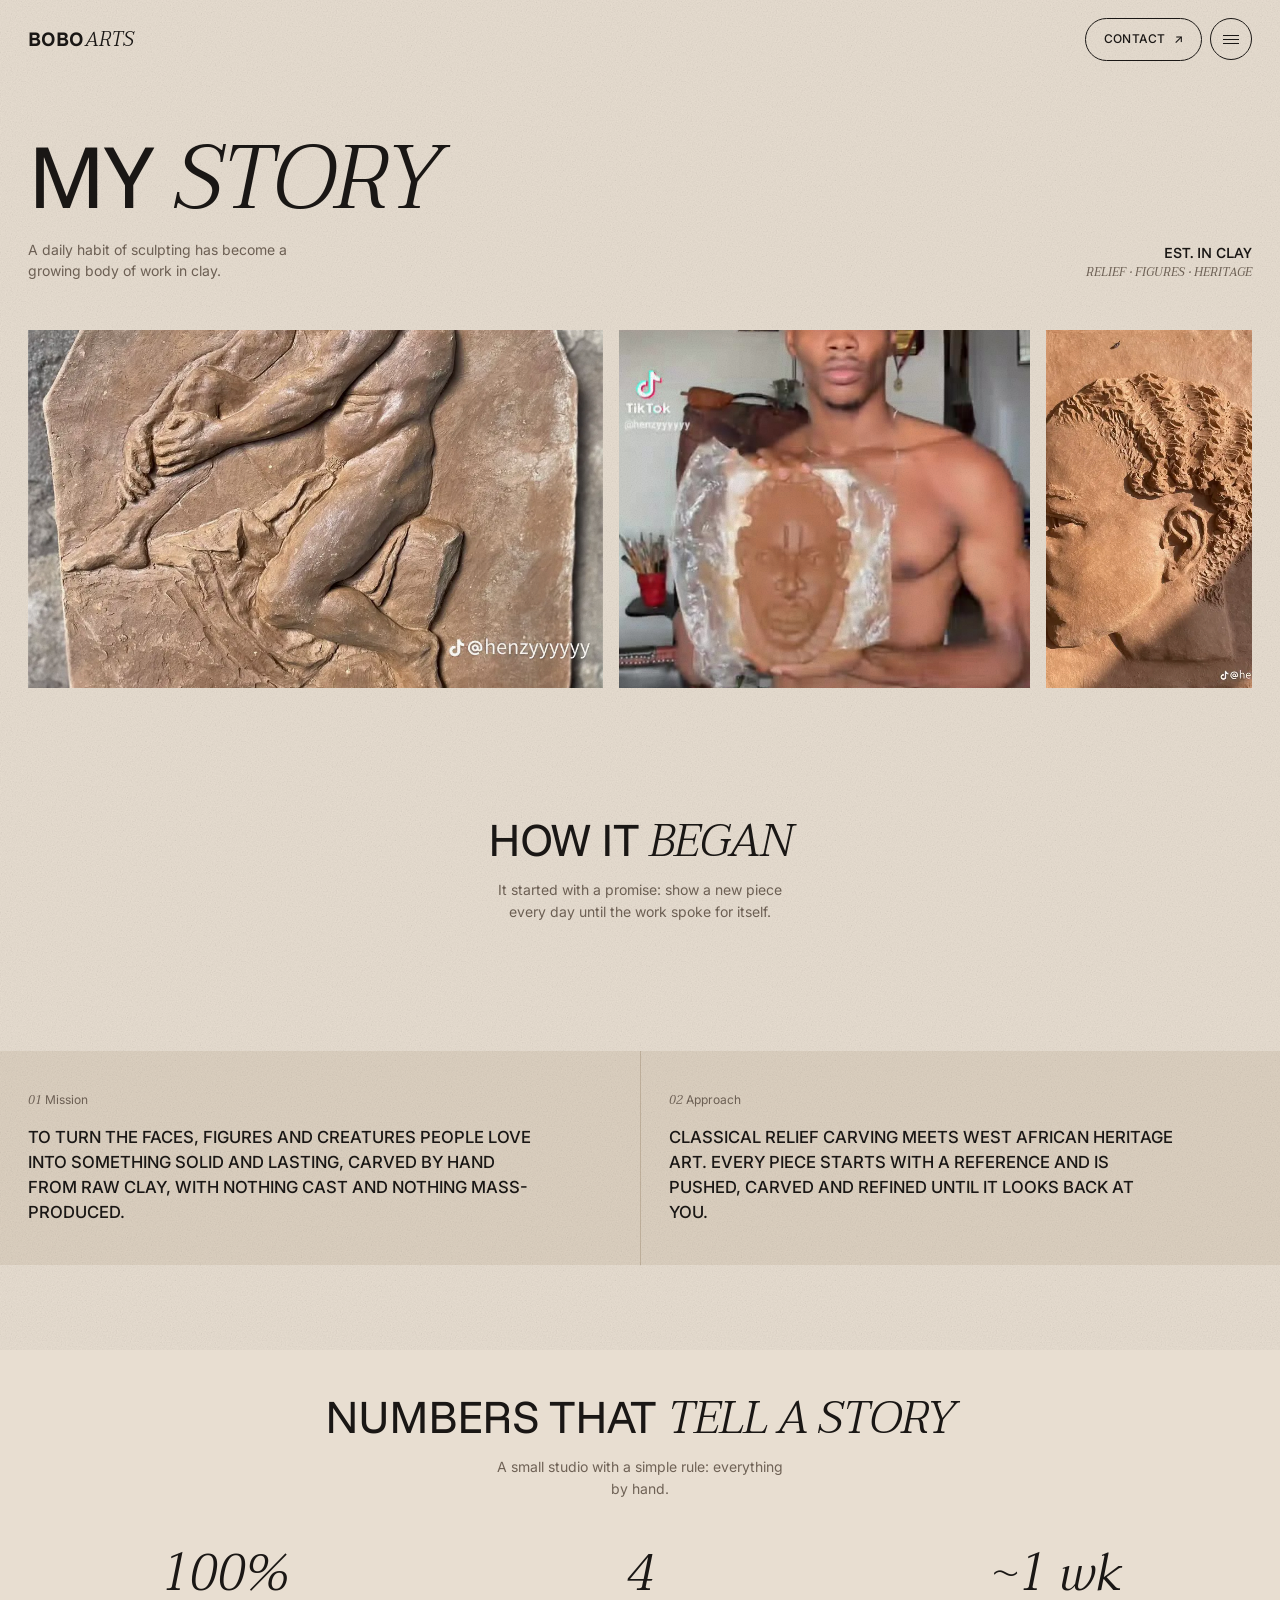
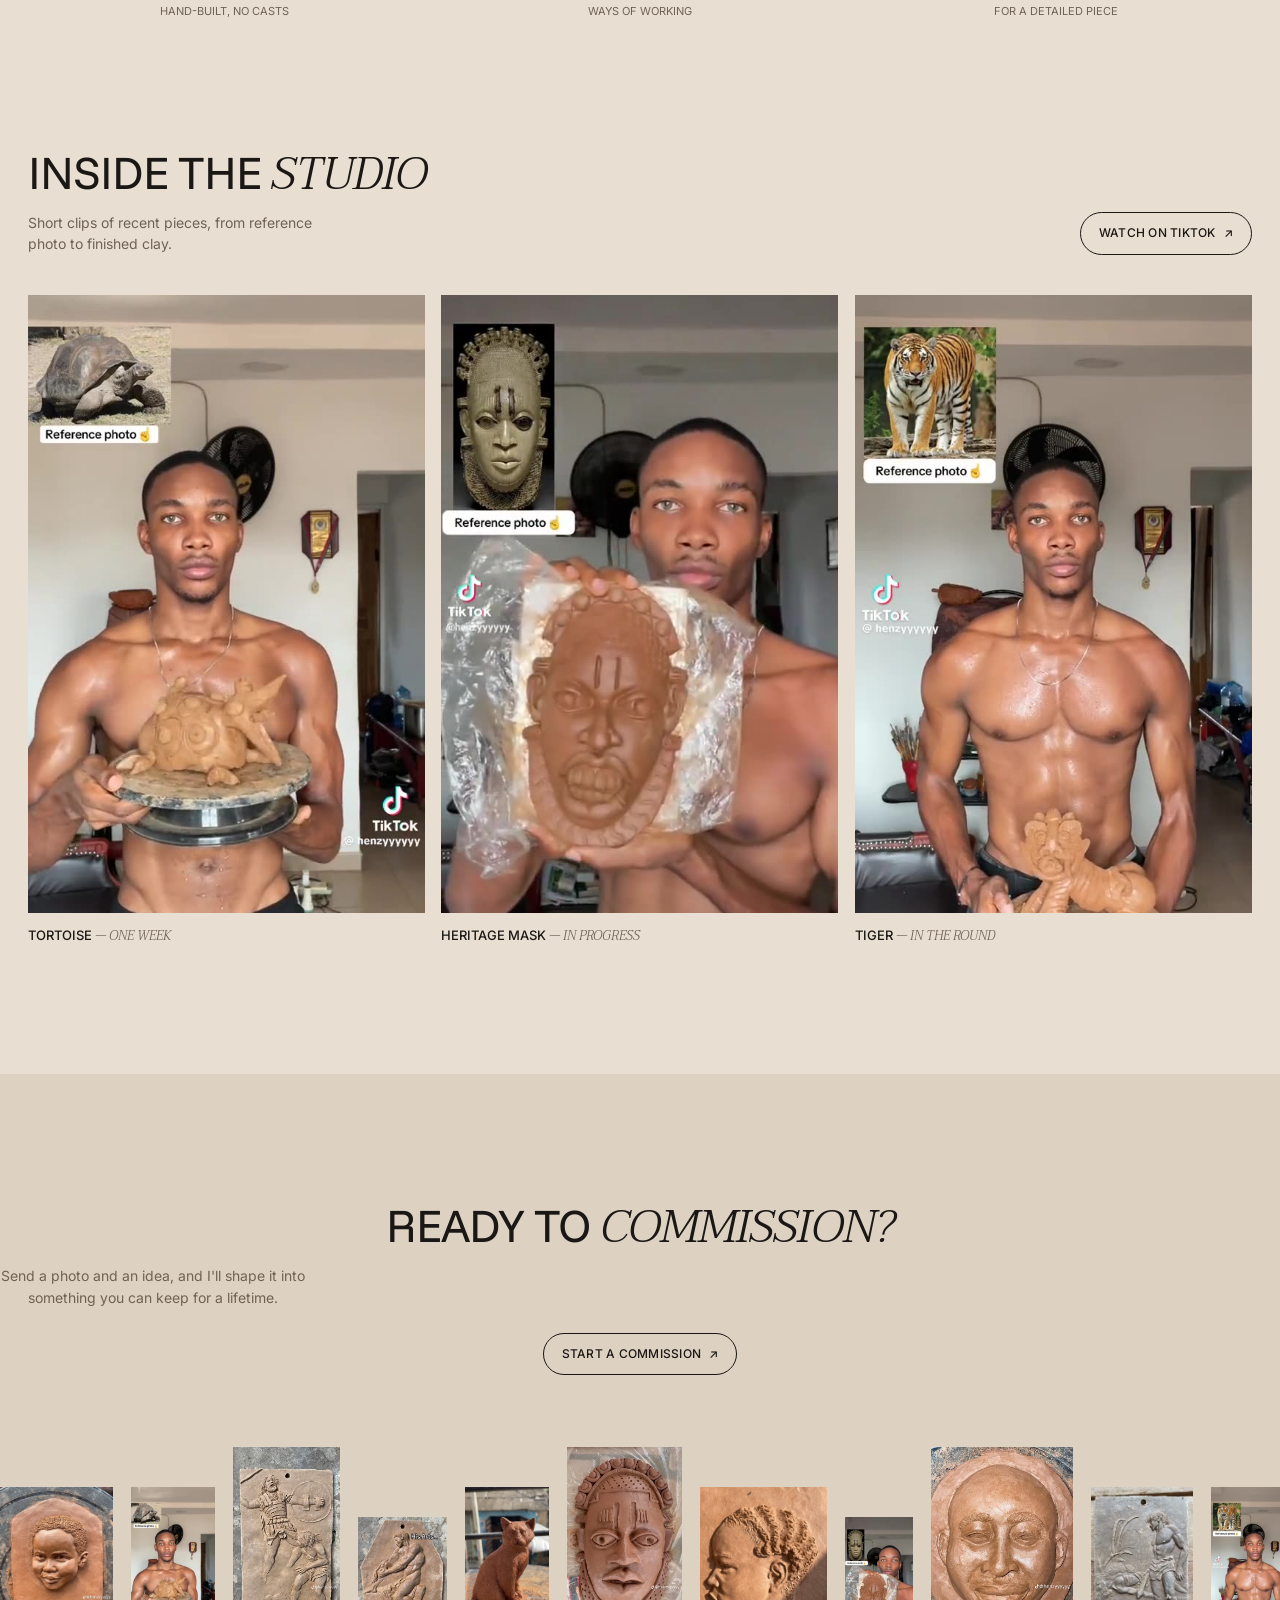
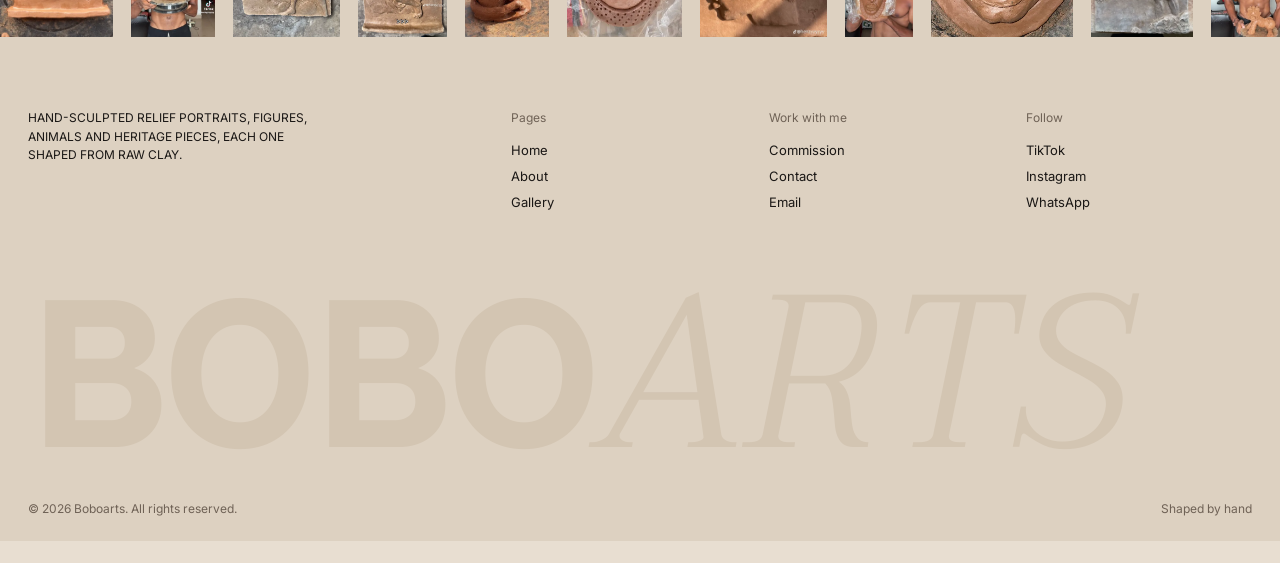
==== commit 1f07fe95: "Redesign in the Draxton gallery style with the Sand palette and grain Split logo with full-screen me" ====
--- a/about.html
+++ b/about.html
@@ -1,5 +1,5 @@
 <!DOCTYPE html>
-<html lang="en" data-theme="kiln">
+<html lang="en">
 <head>
 <meta charset="utf-8">
 <meta name="viewport" content="width=device-width, initial-scale=1">
@@ -8,47 +8,85 @@
 <meta property="og:title" content="About | Boboarts">
 <meta property="og:description" content="The sculptor behind Boboarts: a hand-built practice in clay covering relief portraits, figures, animals and heritage masks.">
 <meta property="og:image" content="/assets/works/boy-relief.webp">
-<link rel="icon" href="data:image/svg+xml,<svg xmlns='http://www.w3.org/2000/svg' viewBox='0 0 100 100'><circle cx='50' cy='50' r='46' fill='%23b87a50'/></svg>">
-<link rel="preconnect" href="https://api.fontshare.com" crossorigin>
-<link href="https://api.fontshare.com/v2/css?f[]=switzer@400,500,600&display=swap" rel="stylesheet">
+<meta name="theme-color" content="#e8ded1">
+<link rel="icon" href="data:image/svg+xml,<svg xmlns='http://www.w3.org/2000/svg' viewBox='0 0 100 100'><circle cx='50' cy='50' r='46' fill='%239b5732'/></svg>">
+<link rel="preconnect" href="https://fonts.googleapis.com">
+<link rel="preconnect" href="https://fonts.gstatic.com" crossorigin>
+<link href="https://fonts.googleapis.com/css2?family=Funnel+Sans:wght@400;500;700&family=Inter:wght@400;500&family=Taviraj:ital,wght@1,300;1,400&display=swap" rel="stylesheet">
 <link rel="stylesheet" href="css/style.css">
-<script src="js/works.js"></script>
-<script src="js/main.js"></script>
+<script src="js/works.js" defer></script>
+<script src="js/main.js" defer></script>
 </head>
-<body data-page="about" class="page">
+<body data-page="about">
 <header class="site-header">
-  <a class="brand" href="index.html"><b>Boboarts</b><span>Clay sculptor</span></a>
-  <div class="clock"><div>Commissions open</div><span>Your time</span><b data-clock></b></div>
-  <nav class="nav"><a href="works.html">Work</a><a href="about.html" aria-current="page">About</a><a href="commission.html">Commission</a><a href="contact.html">Contact</a></nav>
-  <div class="socials">
-    <a href="https://www.tiktok.com/@henzyyyyyy" target="_blank" rel="noopener" aria-label="TikTok">TT</a>
-    <a href="#" target="_blank" rel="noopener" aria-label="Instagram">IG</a>
-    <a href="https://wa.me/0000000000" target="_blank" rel="noopener" aria-label="WhatsApp">WA</a>
+  <a class="logo" href="index.html">Bobo<i>arts</i></a>
+  <div class="header-actions">
+    <a class="pill" href="contact.html">Contact <span class="arr">↗</span></a>
+    <button class="menu-btn" aria-label="Menu" aria-expanded="false"><span></span></button>
   </div>
-  <button class="menu-btn" aria-expanded="false">Menu</button>
 </header>
-<main class="about">
-  <p class="lede reveal">I'm the hands behind Boboarts. I set out to show a new sculpture every day until the work spoke for itself, and these days it's me, a turntable, a block of clay and a reference photo.</p>
-  <div class="photo reveal"><img src="assets/works/artist.jpg" alt="The artist holding a clay heritage mask in the studio"></div>
-  <div class="text reveal">
-    <dl class="rows">
-      <dt>Practice</dt>
-      <dd>Every piece starts with a reference, whether a photograph, a person or an animal. It is built up, carved and refined by hand, with no moulds and no casts.</dd>
-      <dt>Subjects</dt>
-      <dd>Relief portraits<br>Figurative panels<br>Animal studies<br>Heritage masks</dd>
-      <dt>Influences</dt>
-      <dd>Classical relief carving<br>Benin and West African court art<br>The human face and body</dd>
-      <dt>Process</dt>
-      <dd>Reference <span>01</span><br>Block-in <span>02</span><br>Detail <span>03</span><br>Finish <span>04</span></dd>
-      <dt>Social</dt>
-      <dd><a href="https://www.tiktok.com/@henzyyyyyy" target="_blank" rel="noopener">TikTok</a><br><a href="#">Instagram</a><br><a href="https://wa.me/0000000000">WhatsApp</a></dd>
-    </dl>
+<nav class="menu" aria-label="Main"><a href="index.html">Home</a><a href="about.html" aria-current="page">About</a><a href="gallery.html">Gallery</a><a href="commission.html">Commission</a><a href="contact.html">Contact</a></nav>
+<main>
+  <div class="wrap">
+    <div class="page-head">
+      <div><h1 class="h-xl">My <span class="it">story</span></h1><p class="lead">A daily habit of sculpting has become a growing body of work in clay.</p></div>
+      <div style="text-align:right"><div class="h-md">Est. in clay</div><span class="it-sm">Relief · figures · heritage</span></div>
+    </div>
+    <div class="img-row reveal">
+      <img src="assets/works/the-labourer.webp" alt="The Labourer, figurative relief" style="object-position:center 60%">
+      <img src="assets/works/artist.jpg" alt="The artist in the studio with a heritage mask">
+      <img src="assets/works/cornrows-sm.webp" alt="Cornrows, relief portrait">
+    </div>
   </div>
+
+  <section class="wrap center reveal">
+    <h2 class="h-lg">How it <span class="it">began</span></h2>
+    <p class="lead">It started with a promise: show a new piece every day until the work spoke for itself.</p>
+  </section>
+
+  <section class="band" style="padding-bottom:0">
+    <div class="two-col">
+      <div class="reveal"><div class="k"><i>01</i> Mission</div><p>To turn the faces, figures and creatures people love into something solid and lasting, carved by hand from raw clay, with nothing cast and nothing mass-produced.</p></div>
+      <div class="reveal"><div class="k"><i>02</i> Approach</div><p>Classical relief carving meets West African heritage art. Every piece starts with a reference and is pushed, carved and refined until it looks back at you.</p></div>
+    </div>
+  </section>
+
+  <section class="wrap center">
+    <div class="reveal"><h2 class="h-lg">Numbers that <span class="it">tell a story</span></h2><p class="lead">A small studio with a simple rule: everything by hand.</p></div>
+    <div class="stats reveal">
+      <div><b>100%</b><span>Hand-built, no casts</span></div>
+      <div><b>4</b><span>Ways of working</span></div>
+      <div><b>~1 wk</b><span>For a detailed piece</span></div>
+    </div>
+  </section>
+
+  <section class="wrap">
+    <div class="head-row reveal">
+      <div><h2 class="h-lg">Inside the <span class="it">studio</span></h2><p class="lead">Short clips of recent pieces, from reference photo to finished clay.</p></div>
+      <a class="pill" href="https://www.tiktok.com/@henzyyyyyy" target="_blank" rel="noopener">Watch on TikTok <span class="arr">↗</span></a>
+    </div>
+    <div class="vids">
+      <figure class="reveal"><video src="assets/video/tortoise.mp4" poster="assets/video/tortoise.jpg" muted loop playsinline preload="none" data-autoplay></video><figcaption>Tortoise <i>— one week</i></figcaption></figure>
+      <figure class="reveal"><video src="assets/video/mask.mp4" poster="assets/video/mask.jpg" muted loop playsinline preload="none" data-autoplay></video><figcaption>Heritage mask <i>— in progress</i></figcaption></figure>
+      <figure class="reveal"><video src="assets/video/tiger.mp4" poster="assets/video/tiger.jpg" muted loop playsinline preload="none" data-autoplay></video><figcaption>Tiger <i>— in the round</i></figcaption></figure>
+    </div>
+  </section>
 </main>
+<section class="cta">
+  <h2 class="h-lg">Ready to <span class="it">commission?</span></h2>
+  <p class="lead">Send a photo and an idea, and I'll shape it into something you can keep for a lifetime.</p>
+  <a class="pill" href="contact.html">Start a commission <span class="arr">↗</span></a>
+  <div class="strip" aria-hidden="true"><div class="strip-track"></div></div>
+</section>
 <footer class="site-footer">
-  <span>© <span data-year></span> Boboarts. All rights reserved.</span>
-  <span>Hand-sculpted in clay</span>
-  <a class="r" href="contact.html">Start a commission</a>
+  <div class="foot-top">
+    <p>Hand-sculpted relief portraits, figures, animals and heritage pieces, each one shaped from raw clay.</p>
+    <div><h4>Pages</h4><ul><li><a href="index.html">Home</a></li><li><a href="about.html">About</a></li><li><a href="gallery.html">Gallery</a></li></ul></div>
+    <div><h4>Work with me</h4><ul><li><a href="commission.html">Commission</a></li><li><a href="contact.html">Contact</a></li><li><a href="mailto:hello@boboarts.com">Email</a></li></ul></div>
+    <div><h4>Follow</h4><ul><li><a href="https://www.tiktok.com/@henzyyyyyy" target="_blank" rel="noopener">TikTok</a></li><li><a href="#">Instagram</a></li><li><a href="https://wa.me/0000000000">WhatsApp</a></li></ul></div>
+  </div>
+  <div class="wordmark" aria-hidden="true">Bobo<i>arts</i></div>
+  <div class="foot-bottom"><span>© <span data-year></span> Boboarts. All rights reserved.</span><span>Shaped by hand</span></div>
 </footer>
 </body>
 </html>
--- a/css/style.css
+++ b/css/style.css
@@ -1,310 +1,311 @@
 /* ==========================================================
    Boboarts: shared styles
-   Colour palettes live in the [data-theme] blocks below.
-   Pick one, set it on <html data-theme="...">, and remove the
-   theme switcher (top of js/main.js + .theme-switcher below).
+   Palette: Sand (light clay) with a film-grain overlay.
    ========================================================== */
 
-:root,
-[data-theme="kiln"] {
-  /* A: Kiln, a soft charcoal with classic clay */
-  --bg: #151312;
-  --surface: #1e1b19;
-  --line: #2f2b28;
-  --text: #ece4da;
-  --muted: #8f857b;
-  --accent: #b87a50;
-  --accent-ink: #151312;
-}
-[data-theme="terracotta"] {
-  /* B: Terracotta, a neutral graphite with brighter fired clay */
-  --bg: #171717;
-  --surface: #202020;
-  --line: #323030;
-  --text: #f1ebe4;
-  --muted: #948c85;
-  --accent: #c8693c;
-  --accent-ink: #171717;
-}
-[data-theme="earth"] {
-  /* C: Earth, a brown-black with muted umber */
-  --bg: #1a1511;
-  --surface: #231c17;
-  --line: #372d26;
-  --text: #eadccb;
-  --muted: #9a8978;
-  --accent: #a87650;
-  --accent-ink: #1a1511;
-}
-[data-theme="sand"] {
-  /* D: Sand, a light clay page with black type */
-  --bg: #ebe3d8;
-  --surface: #e1d6c8;
-  --line: #cdbfae;
-  --text: #171412;
-  --muted: #7a6d61;
-  --accent: #9b5732;
-  --accent-ink: #f4ede4;
+:root {
+  --bg: #e8ded1;          /* sand */
+  --bg-2: #ddd1c1;        /* darker band */
+  --card: #d3c5b2;
+  --line: #c3b39e;
+  --text: #1a1715;        /* mild black */
+  --muted: #6f6256;
+  --accent: #9b5732;      /* clay */
+  --accent-2: #b8764b;
+  --sans: "Funnel Sans", "Inter", system-ui, sans-serif;
+  --body: "Inter", system-ui, sans-serif;
+  --serif: "Taviraj", Georgia, serif;
+  --pad: clamp(18px, 2.2vw, 32px);
 }
 
 *, *::before, *::after { box-sizing: border-box; }
+html { scroll-behavior: smooth; }
 html, body { margin: 0; }
 body {
-  background: var(--bg);
-  color: var(--text);
-  font-family: "Switzer", "Inter", system-ui, -apple-system, sans-serif;
-  font-size: 13px;
-  line-height: 1.35;
+  background: var(--bg); color: var(--text);
+  font-family: var(--body); font-size: 14px; line-height: 1.55;
   -webkit-font-smoothing: antialiased;
-  transition: background-color .4s ease, color .4s ease;
 }
 img, video { display: block; max-width: 100%; }
 a { color: inherit; text-decoration: none; }
 button { font: inherit; color: inherit; }
-::selection { background: var(--accent); color: var(--accent-ink); }
-
+::selection { background: var(--accent); color: var(--bg); }
+
+/* ---------- Grain ---------- */
+body::after {
+  content: ""; position: fixed; inset: -50%; z-index: 999; pointer-events: none;
+  background-image: url("data:image/svg+xml,%3Csvg xmlns='http://www.w3.org/2000/svg' width='220' height='220'%3E%3Cfilter id='n'%3E%3CfeTurbulence type='fractalNoise' baseFrequency='.8' numOctaves='3' stitchTiles='stitch'/%3E%3CfeColorMatrix type='saturate' values='0'/%3E%3C/filter%3E%3Crect width='100%25' height='100%25' filter='url(%23n)'/%3E%3C/svg%3E");
+  opacity: .22; mix-blend-mode: multiply;
+  animation: grain 1.2s steps(6) infinite;
+}
+@keyframes grain {
+  0% { transform: translate(0, 0); } 20% { transform: translate(-3%, 2%); }
+  40% { transform: translate(2%, -3%); } 60% { transform: translate(-2%, -1%); }
+  80% { transform: translate(3%, 3%); } 100% { transform: translate(0, 0); }
+}
+@media (prefers-reduced-motion: reduce) { body::after { animation: none; } }
+
+/* ---------- Type ---------- */
+.h-xl, .h-lg, .h-md {
+  font-family: var(--sans); font-weight: 400; text-transform: uppercase;
+  letter-spacing: -.02em; line-height: 1; margin: 0;
+}
+.h-xl { font-size: clamp(48px, 7vw, 104px); }
+.h-lg { font-size: clamp(32px, 3.6vw, 52px); }
+.h-md { font-size: 15px; letter-spacing: 0; font-weight: 500; }
+.it { font-family: var(--serif); font-style: italic; font-weight: 300; text-transform: uppercase; }
+.it-sm { font-family: var(--serif); font-style: italic; font-size: 12px; color: var(--muted); text-transform: uppercase; }
+.lead { color: var(--muted); max-width: 34ch; margin: 14px 0 0; font-size: 14px; }
+.caps { text-transform: uppercase; font-size: 12px; letter-spacing: .02em; }
 .muted { color: var(--muted); }
-.accent { color: var(--accent); }
-.pad { padding-inline: 32px; }
-@media (max-width: 760px) { .pad { padding-inline: 18px; } }
-
-/* ---------- Header (4 columns) ---------- */
+.wrap { padding-inline: var(--pad); }
+section { padding: clamp(72px, 10vw, 140px) 0 0; }
+section.band:has(.two-col) { padding-top: 0; }
+.band { padding-top: clamp(72px, 10vw, 140px); background: var(--bg-2); padding-bottom: clamp(72px, 10vw, 140px); margin-top: clamp(72px, 10vw, 140px); }
+.center { text-align: center; }
+.center .lead { margin-inline: auto; }
+
+/* ---------- Pill buttons ---------- */
+.pill {
+  display: inline-flex; align-items: center; gap: 8px;
+  padding: 11px 18px; border: 1px solid var(--text); border-radius: 999px;
+  text-transform: uppercase; font-size: 12px; font-weight: 500; letter-spacing: .02em;
+  background: transparent; cursor: pointer; white-space: nowrap;
+  transition: background .25s, color .25s, border-color .25s;
+}
+.pill:hover, .pill.solid { background: var(--text); color: var(--bg); }
+.pill.solid:hover { background: var(--accent); border-color: var(--accent); }
+.pill .arr { display: inline-block; transition: transform .25s; }
+.pill:hover .arr { transform: translate(2px, -2px); }
+
+.head-row { display: flex; justify-content: space-between; align-items: flex-end; gap: 24px; flex-wrap: wrap; margin-bottom: 40px; }
+
+/* ---------- Header + menu ---------- */
 .site-header {
-  position: fixed; top: 0; left: 0; right: 0; z-index: 60;
-  display: grid; grid-template-columns: 1fr 1fr 1fr 1fr;
-  align-items: start; padding: 18px 32px; pointer-events: none;
-}
-.site-header > * { pointer-events: auto; }
-.site-header .brand b { display: block; font-weight: 500; }
-.site-header .brand span, .site-header .clock span { color: var(--muted); }
-.site-header .clock b { font-weight: 500; margin-left: 6px; }
-.nav { display: flex; gap: 16px; text-transform: uppercase; font-weight: 500; justify-self: start; margin-left: -60px; }
-.nav a { transition: color .2s; }
-.nav a[aria-current="page"] { color: var(--muted); }
-.nav a:hover { color: var(--accent); }
-.socials { display: flex; gap: 20px; justify-self: end; font-weight: 500; }
-.socials a:hover { color: var(--accent); }
-.menu-btn { display: none; background: none; border: 0; padding: 0; justify-self: end; text-transform: uppercase; font-weight: 500; cursor: pointer; }
-@media (max-width: 900px) {
-  .site-header { grid-template-columns: 1fr auto; padding: 16px 18px; background: var(--bg); }
-  .site-header .clock, .socials { display: none; }
-  .menu-btn { display: block; }
-  .nav {
-    position: fixed; inset: 56px 0 auto 0; margin: 0;
-    flex-direction: column; gap: 0; background: var(--bg);
-    font-size: 34px; letter-spacing: -.02em; padding: 8px 18px 24px;
-    display: none; border-bottom: 1px solid var(--line);
-  }
-  .nav.open { display: flex; }
-  .nav a { padding: 6px 0; }
-}
-
-/* ---------- Footer ---------- */
-.site-footer {
-  display: grid; grid-template-columns: 1fr 1fr 1fr 1fr; gap: 16px;
-  padding: 18px 32px; color: var(--muted); font-size: 11px;
-}
-.site-footer .r { grid-column: 4; justify-self: end; }
-.site-footer a:hover { color: var(--accent); }
-@media (max-width: 760px) { .site-footer { grid-template-columns: 1fr; padding: 18px; } .site-footer .r { grid-column: 1; justify-self: start; } }
-
-/* ---------- Preloader ---------- */
-.preloader {
-  position: fixed; inset: 0; z-index: 200; background: var(--bg);
-  display: grid; place-items: center; transition: opacity .7s ease, visibility .7s;
-}
-.preloader.done { opacity: 0; visibility: hidden; }
-.preloader .count { font-size: 64px; font-weight: 600; letter-spacing: -.04em; text-align: center; line-height: 1; }
-.preloader .count small { display: block; font-size: 11px; font-weight: 400; color: var(--muted); letter-spacing: 0; margin-top: 8px; }
-.preloader img {
-  position: absolute; width: 84px; aspect-ratio: 4/5; object-fit: cover;
-  opacity: 0; transform: scale(.8); transition: opacity .5s, transform .5s;
-}
-.preloader img.show { opacity: 1; transform: none; }
-
-/* ---------- Home: vertical tilted carousel ---------- */
-body.home { overflow: hidden; height: 100vh; height: 100dvh; --slide-h: min(46vh, 420px); }
-.home-intro {
-  position: fixed; top: 140px; left: 32px; z-index: 20;
-  font-size: clamp(20px, 1.8vw, 26px); line-height: 1.12; letter-spacing: -.01em; max-width: 30ch;
-}
-.home-intro em { font-style: normal; color: var(--accent); }
-.stage {
-  position: fixed; inset: 0; perspective: 1400px; overflow: hidden;
-  touch-action: none; cursor: grab;
-}
-.stage:active { cursor: grabbing; }
-.slide {
-  position: absolute; left: 50%; top: 50%;
-  will-change: transform; transform-style: preserve-3d;
-}
-.slide .frame { overflow: hidden; background: var(--surface); height: var(--slide-h); }
-.slide img, .slide video { width: 100%; height: 100%; object-fit: cover; }
-.slide.portrait .frame { aspect-ratio: 4/5; }
-.slide.land .frame { aspect-ratio: 4/3; }
-.slide.tall .frame { aspect-ratio: 9/14; }
-.ticks {
-  position: fixed; left: 0; top: 50%; transform: translateY(-50%); z-index: 20;
-  display: flex; flex-direction: column; gap: 6px;
-}
-.ticks i { display: block; height: 1px; width: 14px; background: var(--muted); transition: width .35s, background .35s; }
-.ticks i.near { width: 24px; }
-.ticks i.on { width: 42px; background: var(--text); }
-.current-name {
-  position: fixed; left: 56px; top: 50%; transform: translateY(-50%); z-index: 20;
-  font-size: 15px; font-weight: 500;
-}
-.current-name small { display: block; color: var(--muted); font-weight: 400; font-size: 11px; margin-top: 2px; }
-.sound {
-  position: fixed; right: 32px; top: 50%; transform: translateY(-50%); z-index: 20;
-  background: none; border: 0; cursor: pointer; text-transform: uppercase; font-weight: 500;
-  display: flex; align-items: center; gap: 8px; font-size: 12px;
-}
-.sound svg { width: 14px; height: 14px; }
-.home-bottom {
-  position: fixed; left: 0; right: 0; bottom: 0; z-index: 20;
-  display: grid; grid-template-columns: 1fr 1fr 1fr 1fr; padding: 18px 32px; font-size: 12px;
-}
-.home-bottom .cap { grid-column: 2 / 4; justify-self: center; }
-.home-bottom .r { justify-self: end; color: var(--muted); }
-@media (max-width: 900px) {
-  .home-intro { top: 56px; left: 0; right: 0; max-width: none; z-index: 30; font-size: 20px; padding: 12px 18px 18px; background: linear-gradient(var(--bg) 82%, transparent); }
-  .stage { top: 120px; }
-  body.home { --slide-h: 42vh; }
-  .current-name { left: 18px; top: auto; bottom: 64px; transform: none; }
-  .ticks { display: none; }
-  .sound { right: 18px; top: auto; bottom: 64px; transform: none; }
-  .home-bottom { grid-template-columns: 1fr 1fr; padding: 18px; }
-  .home-bottom .cap { display: none; }
-}
-
-/* ---------- Big uppercase page titles ---------- */
-.page { padding-top: 120px; min-height: 100vh; display: flex; flex-direction: column; }
-.page main { flex: 1; }
-.mega {
-  font-size: clamp(56px, 8.4vw, 132px); font-weight: 600; text-transform: uppercase;
-  letter-spacing: -.045em; line-height: .9; margin: 0;
-}
-.mega .accent { font-weight: 600; }
-
-/* ---------- Works: horizontal strip ---------- */
-body.works-page { overflow-x: hidden; }
-.strip-wrap { overflow: hidden; margin-top: 56px; }
-.strip { display: flex; gap: 6px; align-items: flex-start; padding: 0 32px 24px; will-change: transform; }
-.strip a { flex: none; display: block; }
-.strip a span { display: block; font-size: 11px; margin-bottom: 8px; transition: color .2s; }
-.strip a:hover span { color: var(--accent); }
-.strip .frame { overflow: hidden; background: var(--surface); }
-.strip img, .strip video { width: 100%; height: 100%; object-fit: cover; transition: transform .8s cubic-bezier(.2,.7,.2,1); }
-.strip a:hover img, .strip a:hover video { transform: scale(1.04); }
-@media (max-width: 760px) {
-  .strip-wrap { overflow-x: auto; }
-  .strip { padding: 0 18px 24px; }
-}
-
-/* ---------- Project detail ---------- */
-.project { display: grid; grid-template-columns: 1fr 1fr; gap: 32px; padding: 0 32px; }
-.project h1 { font-size: 40px; font-weight: 400; letter-spacing: -.03em; margin: 4px 0 40px; }
-.kv { display: grid; grid-template-columns: 140px 1fr; row-gap: 6px; margin-bottom: 40px; }
-.kv dt { color: var(--muted); }
-.kv dd { margin: 0; }
-.project .info { color: var(--muted); max-width: 42ch; line-height: 1.5; font-size: 14px; }
-.project .media { display: grid; gap: 8px; }
-.project .media img, .project .media video { width: 100%; background: var(--surface); }
-.project .left { position: sticky; top: 120px; align-self: start; }
-.next { margin-top: 64px; display: inline-block; }
-.next img { width: 120px; aspect-ratio: 4/5; object-fit: cover; margin-top: 8px; transition: opacity .2s; }
-.next:hover img { opacity: .8; }
-.btn {
-  display: inline-block; padding: 12px 18px; background: var(--text); color: var(--bg);
-  font-size: 12px; font-weight: 500; border: 0; cursor: pointer; transition: background .2s, color .2s;
-}
-.btn:hover { background: var(--accent); color: var(--accent-ink); }
-@media (max-width: 860px) {
-  .project { grid-template-columns: 1fr; padding: 0 18px; }
-  .project .left { position: static; }
-}
-
-/* ---------- About ---------- */
-.about { display: grid; grid-template-columns: 1fr 1fr 1fr 1fr; gap: 32px; padding: 0 32px; }
-.about .lede { grid-column: 1 / 3; font-size: clamp(20px, 1.8vw, 26px); line-height: 1.12; letter-spacing: -.01em; margin: 0 0 48px; max-width: 26ch; }
-.about .photo { grid-column: 3 / 5; grid-row: 1 / 3; justify-self: end; width: 100%; max-width: 560px; }
-.about .photo img { width: 100%; aspect-ratio: 4/5; object-fit: cover; }
-.about .text { grid-column: 1 / 3; align-self: end; padding-top: 80px; }
-.rows { display: grid; grid-template-columns: 140px 1fr; row-gap: 28px; }
-.rows dt { color: var(--muted); }
-.rows dd { margin: 0; line-height: 1.5; }
-.rows dd span { color: var(--muted); margin-left: 10px; }
-@media (max-width: 860px) {
-  .about { grid-template-columns: 1fr; padding: 0 18px; }
-  .about .lede, .about .photo, .about .text { grid-column: 1; grid-row: auto; padding-top: 0; }
-}
-
-/* ---------- Commission ---------- */
-.offer-grid { display: grid; grid-template-columns: repeat(3, 1fr); gap: 32px 8px; padding: 56px 32px 0; }
-.offer .frame { overflow: hidden; aspect-ratio: 5/4; background: var(--surface); }
-.offer img { width: 100%; height: 100%; object-fit: cover; transition: transform .8s cubic-bezier(.2,.7,.2,1); }
-.offer:hover img { transform: scale(1.04); }
-.offer .row { display: flex; justify-content: space-between; gap: 12px; margin-top: 10px; font-size: 14px; }
-.offer .row b { font-weight: 500; }
-.offer p { color: var(--muted); margin: 6px 0 10px; max-width: 40ch; line-height: 1.45; }
-.offer a.req { text-transform: uppercase; font-weight: 500; font-size: 11px; border-bottom: 1px solid currentColor; padding-bottom: 1px; }
-.offer a.req:hover { color: var(--accent); }
-.how { display: grid; grid-template-columns: 1fr 1fr 1fr 1fr; gap: 32px; padding: 120px 32px 40px; }
-.how h2 { grid-column: 1; font-size: 13px; font-weight: 500; margin: 0; }
-.how .rows { grid-column: 2 / 5; grid-template-columns: 60px 200px 1fr; row-gap: 18px; }
-.how .rows > * { padding-bottom: 18px; border-bottom: 1px solid var(--line); }
-@media (max-width: 860px) {
-  .offer-grid { grid-template-columns: 1fr 1fr; padding: 40px 18px 0; }
-  .how { grid-template-columns: 1fr; padding: 72px 18px 32px; }
-  .how .rows { grid-column: 1; grid-template-columns: 40px 1fr; }
-  .how .rows dd.d { grid-column: 2; }
-}
-@media (max-width: 520px) { .offer-grid { grid-template-columns: 1fr; } }
-
-/* ---------- Contact ---------- */
-.contact { display: grid; grid-template-columns: 1fr 1fr; gap: 32px; padding: 0 32px; min-height: calc(100vh - 180px); }
-.contact .left { display: flex; flex-direction: column; }
-.contact .left img { width: 140px; aspect-ratio: 4/5; object-fit: cover; }
-.contact .lede { font-size: clamp(18px, 1.6vw, 22px); line-height: 1.15; margin: auto 0 32px; padding-top: 64px; }
-.details { display: grid; grid-template-columns: repeat(3, 1fr); gap: 20px 24px; margin-bottom: 32px; font-size: 12px; }
-.details dt { color: var(--muted); margin-bottom: 4px; }
-.details dd { margin: 0; line-height: 1.45; }
-.details a:hover { color: var(--accent); }
-.big-mail { font-size: clamp(24px, 2.4vw, 34px); letter-spacing: -.02em; }
-.big-mail:hover { color: var(--accent); }
-form { align-self: end; display: grid; gap: 18px; }
-label { display: grid; gap: 6px; font-size: 11px; color: var(--muted); }
+  position: fixed; top: 0; left: 0; right: 0; z-index: 80;
+  display: flex; justify-content: space-between; align-items: center;
+  padding: 18px var(--pad);
+  transition: background .3s, transform .4s;
+}
+.site-header.scrolled { background: color-mix(in srgb, var(--bg) 88%, transparent); backdrop-filter: blur(10px); -webkit-backdrop-filter: blur(10px); }
+.site-header.hide { transform: translateY(-100%); }
+.logo { font-family: var(--sans); font-weight: 700; font-size: 20px; letter-spacing: -.01em; text-transform: uppercase; }
+.logo i { font-family: var(--serif); font-weight: 300; font-style: italic; letter-spacing: 0; margin-left: 2px; }
+.header-actions { display: flex; gap: 8px; align-items: center; }
+.menu-btn {
+  width: 42px; height: 42px; border-radius: 50%; border: 1px solid var(--text);
+  background: transparent; cursor: pointer; display: grid; place-items: center; padding: 0;
+}
+.menu-btn span { display: block; width: 16px; height: 1px; background: currentColor; position: relative; transition: transform .3s; }
+.menu-btn span::before, .menu-btn span::after { content: ""; position: absolute; left: 0; width: 16px; height: 1px; background: currentColor; transition: transform .3s, top .3s; }
+.menu-btn span::before { top: -4px; } .menu-btn span::after { top: 4px; }
+.menu-open .menu-btn span { background: transparent; }
+.menu-open .menu-btn span::before { top: 0; transform: rotate(45deg); }
+.menu-open .menu-btn span::after { top: 0; transform: rotate(-45deg); }
+.menu {
+  position: fixed; inset: 0; z-index: 70; background: var(--bg);
+  display: flex; flex-direction: column; align-items: center; justify-content: center; gap: 4px;
+  opacity: 0; visibility: hidden; transition: opacity .45s, visibility .45s;
+}
+.menu-open .menu { opacity: 1; visibility: visible; }
+.menu a {
+  font-family: var(--serif); font-style: italic; font-weight: 300; text-transform: uppercase;
+  font-size: clamp(38px, 5.4vw, 72px); line-height: 1.12;
+  transform: translateY(24px); opacity: 0; transition: transform .6s cubic-bezier(.2,.7,.2,1), opacity .6s, color .2s;
+}
+.menu-open .menu a { transform: none; opacity: 1; }
+.menu a:hover, .menu a[aria-current="page"] { color: var(--accent); }
+.menu-open { overflow: hidden; }
+
+/* ---------- Home hero with floating art ---------- */
+.hero { position: relative; height: 100vh; min-height: 640px; display: grid; place-items: center; overflow: hidden; text-align: center; }
+.hero-copy { position: relative; z-index: 5; padding: 0 20px; }
+.hero-copy .h-xl { font-size: clamp(46px, 6vw, 92px); }
+.hero-copy p { text-transform: uppercase; color: var(--muted); max-width: 30ch; margin: 18px auto 26px; font-size: 13px; line-height: 1.7; }
+.float { position: absolute; z-index: 1; will-change: transform; }
+.float img { width: 100%; height: 100%; object-fit: cover; box-shadow: 0 18px 40px rgba(60, 40, 20, .18); }
+
+.drift { position: relative; height: 150vh; }
+.drift .float { z-index: 1; }
+.drift-text {
+  position: sticky; top: 0; height: 100vh; display: grid; place-items: center; z-index: 5; pointer-events: none;
+}
+.drift-text p {
+  max-width: 44ch; text-align: center; text-transform: uppercase; font-size: clamp(14px, 1.3vw, 18px);
+  line-height: 1.7; margin: 0; padding: 0 20px; font-weight: 500;
+}
+.drift-text .w { opacity: .15; transition: opacity .3s; }
+.drift-text .w.on { opacity: 1; }
+
+/* ---------- Cards ---------- */
+.grid-3 { display: grid; grid-template-columns: repeat(3, 1fr); gap: 16px; }
+.card { display: block; }
+.card .ph { overflow: hidden; background: var(--card); aspect-ratio: 4/3; }
+.card .ph img, .card .ph video { width: 100%; height: 100%; object-fit: cover; transition: transform .9s cubic-bezier(.2,.7,.2,1); }
+.card:hover .ph img, .card:hover .ph video { transform: scale(1.05); }
+.card h3 { font-family: var(--sans); font-weight: 500; text-transform: uppercase; font-size: 15px; margin: 18px 0 4px; letter-spacing: 0; }
+.card .it-sm { display: block; }
+@media (max-width: 860px) { .grid-3 { grid-template-columns: 1fr 1fr; } }
+@media (max-width: 560px) { .grid-3 { grid-template-columns: 1fr; } }
+
+/* Artwork slider */
+.split-head { display: grid; grid-template-columns: 1fr 2fr; gap: 32px; align-items: start; }
+.slider-wrap { overflow: hidden; }
+.slider { display: flex; gap: 20px; transition: transform .8s cubic-bezier(.2,.7,.2,1); }
+.slide { flex: 0 0 clamp(220px, 22vw, 320px); }
+.slide .ph { aspect-ratio: 4/5; overflow: hidden; background: var(--card); }
+.slide .ph img, .slide .ph video { width: 100%; height: 100%; object-fit: cover; transition: transform .9s cubic-bezier(.2,.7,.2,1); }
+.slide:hover .ph img { transform: scale(1.05); }
+.slide h3 { font-family: var(--sans); font-weight: 500; text-transform: uppercase; font-size: 14px; margin: 14px 0 2px; }
+.slide h3 .it { font-size: 13px; color: var(--muted); }
+.slider-nav { display: flex; gap: 8px; margin-top: 28px; }
+.slider-nav button { width: 42px; height: 42px; border-radius: 50%; border: 1px solid var(--text); background: none; cursor: pointer; }
+.slider-nav button:hover { background: var(--text); color: var(--bg); }
+@media (max-width: 860px) { .split-head { grid-template-columns: 1fr; } .slider-wrap { overflow-x: auto; } }
+
+/* Artist feature */
+.artist { display: grid; grid-template-columns: 1fr 1.1fr 1fr; gap: 32px; align-items: start; }
+.artist .main { aspect-ratio: 4/5; object-fit: cover; width: 100%; }
+.artist .pair { display: grid; grid-template-columns: 1fr 1fr; gap: 12px; align-items: end; }
+.artist .pair img { width: 100%; aspect-ratio: 3/4; object-fit: cover; }
+.artist .pair img:last-child { aspect-ratio: 4/5; transform: translateY(40px); }
+.artist blockquote { margin: 18px 0 0; color: var(--muted); font-size: 15px; line-height: 1.6; max-width: 36ch; }
+@media (max-width: 960px) { .artist { grid-template-columns: 1fr 1fr; } .artist > :first-child { grid-column: 1 / -1; } }
+@media (max-width: 560px) { .artist { grid-template-columns: 1fr; } .artist .pair img:last-child { transform: none; } }
+
+/* Steps (staggered) */
+.steps { display: grid; grid-template-columns: 1fr 1.5fr 1fr 1fr; gap: 16px; align-items: start; }
+.step .lbl { display: flex; gap: 8px; align-items: baseline; text-transform: uppercase; font-size: 13px; font-weight: 500; margin-bottom: 12px; }
+.step .lbl i { font-family: var(--serif); font-weight: 300; color: var(--muted); }
+.step .ph { overflow: hidden; background: var(--card); }
+.step img, .step video { width: 100%; height: 100%; object-fit: cover; }
+.step p { color: var(--muted); font-size: 12px; margin: 12px 0 0; max-width: 32ch; }
+.step:nth-child(1) .ph { aspect-ratio: 4/5; }
+.step:nth-child(2) { margin-top: 40px; } .step:nth-child(2) .ph { aspect-ratio: 16/10; }
+.step:nth-child(3) .ph { aspect-ratio: 4/5; }
+.step:nth-child(4) { margin-top: 56px; } .step:nth-child(4) .ph { aspect-ratio: 1; }
+@media (max-width: 860px) { .steps { grid-template-columns: 1fr 1fr; } .step { margin-top: 0 !important; } }
+
+/* List rows (commissions) */
+.rows { border-top: 1px solid var(--line); }
+.row {
+  display: grid; grid-template-columns: 1.4fr 1fr auto; gap: 24px; align-items: center;
+  padding: 26px 20px; border: 1px solid var(--line); border-top: 0;
+  transition: background .25s;
+}
+.row:hover { background: var(--bg-2); }
+.row .when { font-size: 12px; color: var(--muted); text-transform: uppercase; }
+.row h3 { font-family: var(--sans); font-weight: 500; text-transform: uppercase; font-size: 16px; margin: 6px 0 12px; }
+.chips { display: flex; gap: 6px; flex-wrap: wrap; }
+.chip { font-size: 11px; text-transform: uppercase; border: 1px solid var(--line); padding: 5px 10px; background: var(--bg); }
+.chip i { font-family: var(--serif); color: var(--muted); }
+.row p { color: var(--muted); margin: 0; font-size: 13px; max-width: 40ch; }
+@media (max-width: 760px) { .row { grid-template-columns: 1fr; } }
+
+/* Visit / info strip */
+.duo { display: grid; grid-template-columns: 2fr 1fr; gap: 16px; margin-top: 40px; }
+.duo img, .duo video { width: 100%; height: clamp(260px, 34vw, 500px); object-fit: cover; }
+.info4 { display: grid; grid-template-columns: repeat(4, 1fr); gap: 24px; margin-top: 40px; }
+.info4 .caps { color: var(--muted); font-size: 11px; }
+.info4 .v { font-family: var(--sans); font-size: clamp(18px, 1.6vw, 22px); margin-top: 10px; }
+.info4 .it-sm { display: block; margin-top: 4px; text-transform: none; font-size: 13px; }
+.info4 a:hover { color: var(--accent); }
+@media (max-width: 760px) { .duo { grid-template-columns: 1fr; } .info4 { grid-template-columns: 1fr 1fr; } }
+
+/* CTA + image marquee */
+.cta { text-align: center; padding: clamp(80px, 10vw, 140px) 0 0; background: var(--bg-2); margin-top: clamp(72px, 10vw, 140px); }
+.cta .pill { margin-top: 24px; }
+.strip { overflow: hidden; margin-top: 72px; }
+.strip-track { display: flex; gap: 18px; align-items: flex-end; width: max-content; animation: marq 50s linear infinite; }
+.strip-track img { height: 150px; width: auto; object-fit: cover; }
+.strip-track img:nth-child(3n) { height: 190px; }
+.strip-track img:nth-child(4n) { height: 120px; }
+@keyframes marq { to { transform: translateX(-50%); } }
+
+/* Footer */
+.site-footer { background: var(--bg-2); padding: 72px var(--pad) 22px; }
+.foot-top { display: grid; grid-template-columns: 2fr 1fr 1fr 1fr; gap: 32px; }
+.foot-top p { text-transform: uppercase; font-size: 12px; max-width: 36ch; margin: 0; }
+.foot-top h4 { font-size: 12px; color: var(--muted); font-weight: 400; margin: 0 0 12px; }
+.foot-top ul { list-style: none; padding: 0; margin: 0; display: grid; gap: 6px; font-size: 13px; }
+.foot-top a:hover { color: var(--accent); }
+.wordmark {
+  font-family: var(--sans); font-weight: 700; text-transform: uppercase; color: var(--card);
+  font-size: clamp(64px, 17vw, 260px); line-height: .9; letter-spacing: -.03em; margin: 56px 0 24px; white-space: nowrap;
+}
+.wordmark i { font-family: var(--serif); font-weight: 300; letter-spacing: 0; }
+.foot-bottom { display: flex; justify-content: space-between; font-size: 12px; color: var(--muted); }
+@media (max-width: 760px) { .foot-top { grid-template-columns: 1fr 1fr; } .foot-top > :first-child { grid-column: 1 / -1; } }
+
+/* ---------- Inner pages ---------- */
+.page-head { padding-top: 130px; display: flex; justify-content: space-between; align-items: flex-end; gap: 24px; flex-wrap: wrap; }
+.filters { display: flex; gap: 6px; flex-wrap: wrap; }
+.filters button { border: 1px solid var(--line); background: none; border-radius: 999px; padding: 7px 14px; font-size: 12px; cursor: pointer; }
+.filters button.active, .filters button:hover { background: var(--text); color: var(--bg); border-color: var(--text); }
+.gallery { display: grid; grid-template-columns: repeat(3, 1fr); gap: 56px 32px; margin-top: 56px; align-items: start; }
+.gallery .card .ph { aspect-ratio: auto; }
+.gallery .card:nth-child(3n+1) .ph { aspect-ratio: 4/5; }
+.gallery .card:nth-child(3n+2) .ph { aspect-ratio: 1; }
+.gallery .card:nth-child(3n) .ph { aspect-ratio: 5/6; }
+.gallery .card h3 .it { color: var(--muted); font-size: 13px; }
+@media (max-width: 860px) { .gallery { grid-template-columns: 1fr 1fr; gap: 40px 16px; } }
+@media (max-width: 520px) { .gallery { grid-template-columns: 1fr; } }
+
+.img-row { display: grid; grid-template-columns: 1.4fr 1fr .5fr; gap: 16px; margin-top: 48px; }
+.img-row img { width: 100%; height: clamp(220px, 28vw, 400px); object-fit: cover; }
+.two-col { display: grid; grid-template-columns: 1fr 1fr; }
+.two-col > div { padding: 40px var(--pad); }
+.two-col > div + div { border-left: 1px solid var(--line); }
+.two-col .k { font-size: 12px; color: var(--muted); margin-bottom: 16px; }
+.two-col .k i { font-family: var(--serif); }
+.two-col p { text-transform: uppercase; font-weight: 500; font-size: clamp(14px, 1.3vw, 17px); line-height: 1.5; margin: 0; max-width: 46ch; }
+.stats { display: grid; grid-template-columns: repeat(3, 1fr); gap: 24px; margin-top: 48px; }
+.stats b { display: block; font-family: var(--serif); font-style: italic; font-weight: 300; font-size: clamp(36px, 4vw, 56px); line-height: 1; }
+.stats span { font-size: 11px; text-transform: uppercase; color: var(--muted); }
+.vids { display: grid; grid-template-columns: repeat(3, 1fr); gap: 16px; margin-top: 40px; }
+.vids video { width: 100%; aspect-ratio: 9/14; object-fit: cover; background: var(--card); }
+.vids figure { margin: 0; }
+.vids figcaption { margin-top: 12px; text-transform: uppercase; font-size: 13px; font-weight: 500; }
+.vids figcaption i { font-family: var(--serif); font-weight: 300; color: var(--muted); }
+@media (max-width: 760px) { .two-col, .img-row { grid-template-columns: 1fr; } .two-col > div + div { border-left: 0; border-top: 1px solid var(--line); } .vids { grid-template-columns: 1fr 1fr; } }
+
+/* Work detail */
+.detail { display: grid; grid-template-columns: 1fr 1fr; gap: clamp(24px, 4vw, 64px); margin-top: 48px; align-items: start; }
+.detail .media img, .detail .media video { width: 100%; background: var(--card); }
+.detail .meta { position: sticky; top: 100px; }
+.kv { display: grid; grid-template-columns: 120px 1fr; border-top: 1px solid var(--line); margin: 28px 0; }
+.kv dt, .kv dd { padding: 12px 0; border-bottom: 1px solid var(--line); margin: 0; font-size: 13px; }
+.kv dt { color: var(--muted); text-transform: uppercase; font-size: 11px; }
+.detail .info { font-size: 15px; color: var(--muted); max-width: 44ch; }
+@media (max-width: 860px) { .detail { grid-template-columns: 1fr; } .detail .meta { position: static; } }
+
+/* FAQ */
+.faq details { border-bottom: 1px solid var(--line); padding: 22px 0; }
+.faq summary { cursor: pointer; list-style: none; display: flex; justify-content: space-between; gap: 16px; text-transform: uppercase; font-family: var(--sans); font-size: 16px; font-weight: 500; }
+.faq summary::-webkit-details-marker { display: none; }
+.faq summary::after { content: "+"; font-weight: 300; font-size: 22px; line-height: 1; }
+.faq details[open] summary::after { content: "–"; }
+.faq p { color: var(--muted); margin: 12px 0 0; max-width: 70ch; }
+
+/* Contact */
+.contact { display: grid; grid-template-columns: 1fr 1fr; gap: clamp(32px, 5vw, 80px); margin-top: 56px; }
+.contact-info { display: grid; gap: 28px; align-content: start; }
+.contact-info .v { font-family: var(--sans); font-size: 22px; margin-top: 6px; }
+.contact-info .v:hover { color: var(--accent); }
+form { display: grid; gap: 14px; }
+.f2 { display: grid; grid-template-columns: 1fr 1fr; gap: 14px; }
+label { display: grid; gap: 6px; font-size: 11px; text-transform: uppercase; color: var(--muted); }
 input, select, textarea {
-  font: inherit; font-size: 13px; color: var(--text); background: transparent;
-  border: 0; border-bottom: 1px solid var(--line); padding: 8px 6px 12px; border-radius: 0;
-  transition: border-color .2s;
-}
-select option { background: var(--bg); }
-input::placeholder, textarea::placeholder { color: var(--muted); opacity: .7; }
-input:focus, select:focus, textarea:focus { outline: none; border-color: var(--accent); }
-textarea { min-height: 72px; resize: vertical; }
-form .btn { justify-self: start; margin-top: 8px; }
-@media (max-width: 860px) {
-  .contact { grid-template-columns: 1fr; padding: 0 18px; }
-  .details { grid-template-columns: 1fr 1fr; }
-}
-
-/* ---------- Reveal ---------- */
-.reveal { opacity: 0; transform: translateY(18px); transition: opacity .9s ease, transform .9s cubic-bezier(.2,.7,.2,1); }
+  font: inherit; font-size: 14px; color: var(--text); text-transform: none;
+  background: color-mix(in srgb, var(--bg-2) 70%, transparent);
+  border: 1px solid var(--line); padding: 13px 14px; border-radius: 0;
+}
+input:focus, select:focus, textarea:focus { outline: none; border-color: var(--text); }
+textarea { min-height: 140px; resize: vertical; }
+form .pill { justify-self: start; }
+@media (max-width: 760px) { .contact, .f2 { grid-template-columns: 1fr; } }
+
+/* Reveal */
+.reveal { opacity: 0; transform: translateY(26px); transition: opacity 1s ease, transform 1s cubic-bezier(.2,.7,.2,1); }
 .reveal.in { opacity: 1; transform: none; }
-@media (prefers-reduced-motion: reduce) { .reveal { opacity: 1; transform: none; } }
-
-/* ---------- Theme switcher (preview only) ---------- */
-.theme-switcher {
-  position: fixed; right: 18px; bottom: 56px; z-index: 90;
-  background: var(--surface); border: 1px solid var(--line);
-  padding: 10px 12px; box-shadow: 0 10px 40px rgba(0,0,0,.3);
-  font-size: 11px; color: var(--muted);
-}
-.theme-switcher p { margin: 0 0 8px; text-transform: uppercase; letter-spacing: .1em; font-size: 9px; }
-.theme-switcher .opts { display: flex; gap: 8px; }
-.theme-switcher button { display: grid; justify-items: center; gap: 4px; background: none; border: 0; color: var(--muted); font-size: 10px; cursor: pointer; padding: 0; }
-.theme-switcher .sw { width: 28px; height: 28px; border-radius: 50%; border: 2px solid transparent; outline: 1px solid var(--line); }
-.theme-switcher button.active { color: var(--text); }
-.theme-switcher button.active .sw { border-color: var(--text); }
+@media (prefers-reduced-motion: reduce) { .reveal { opacity: 1; transform: none; } .strip-track { animation: none; } }
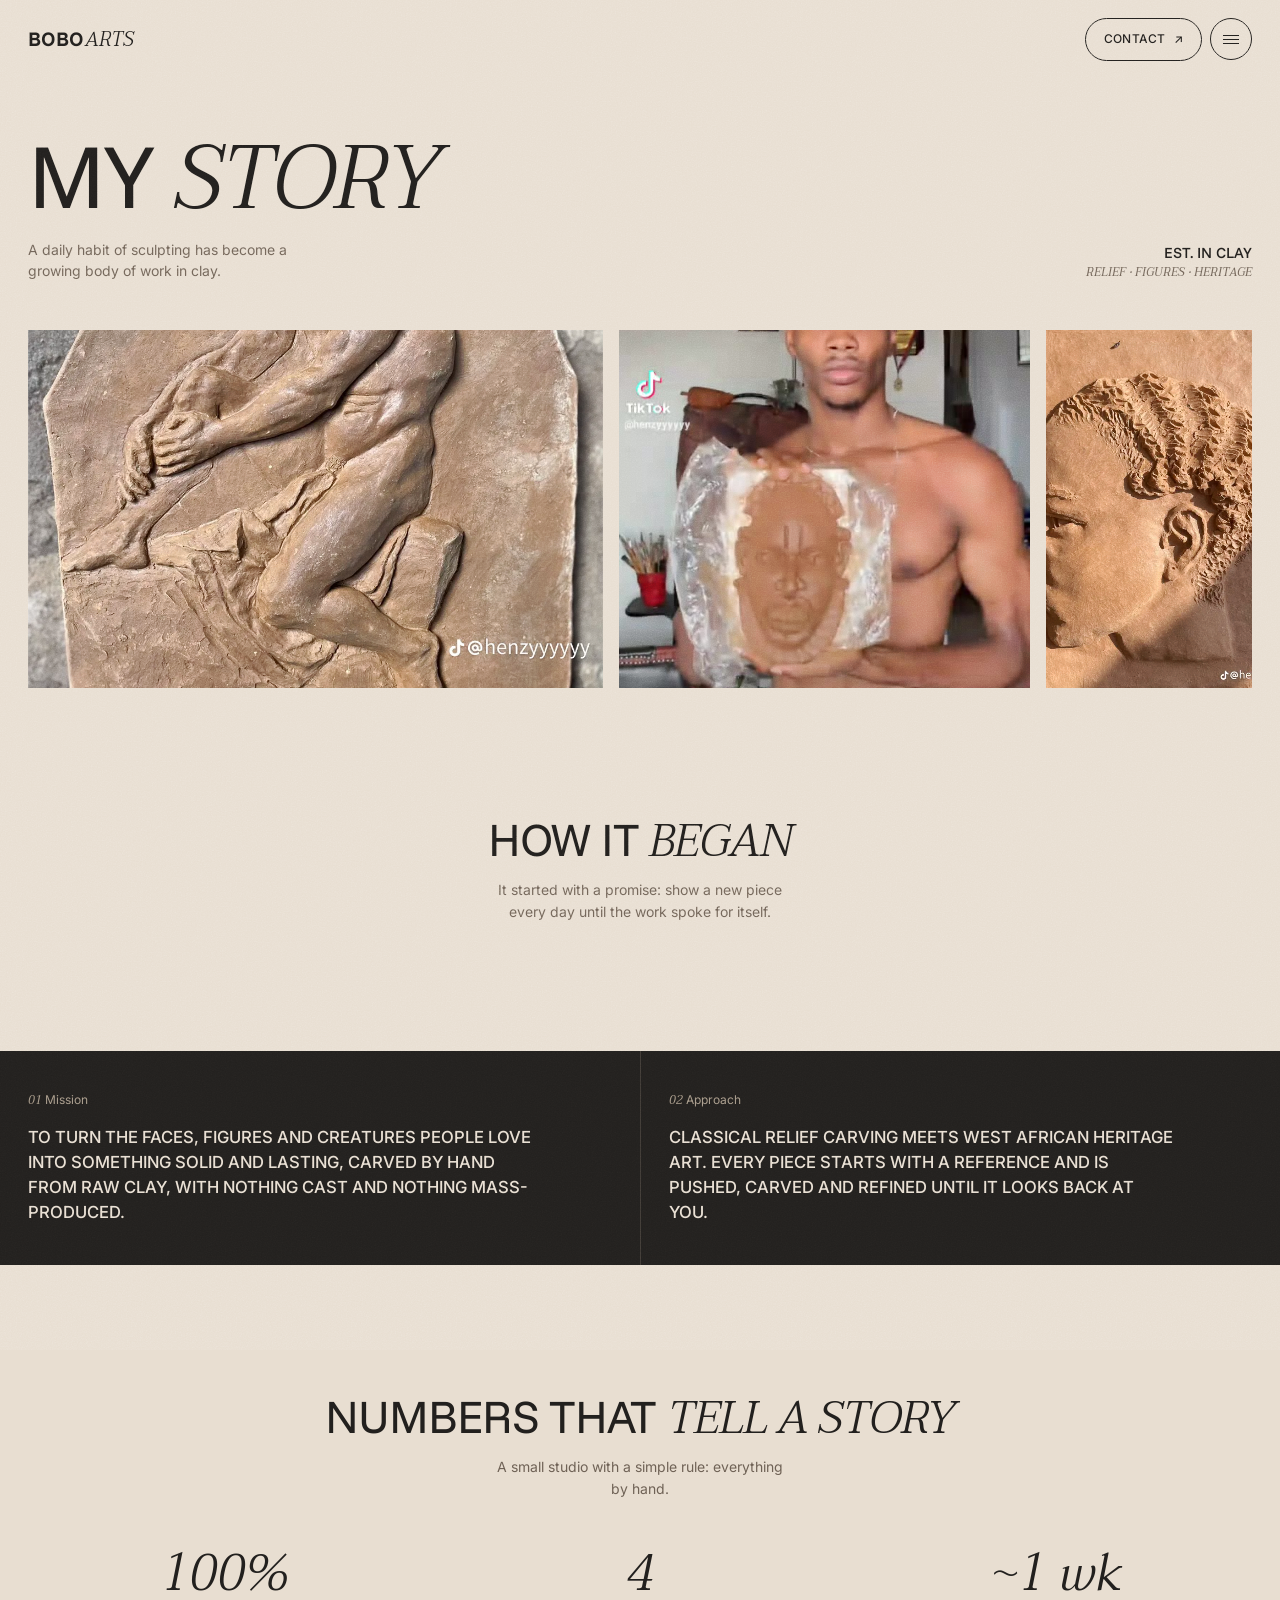
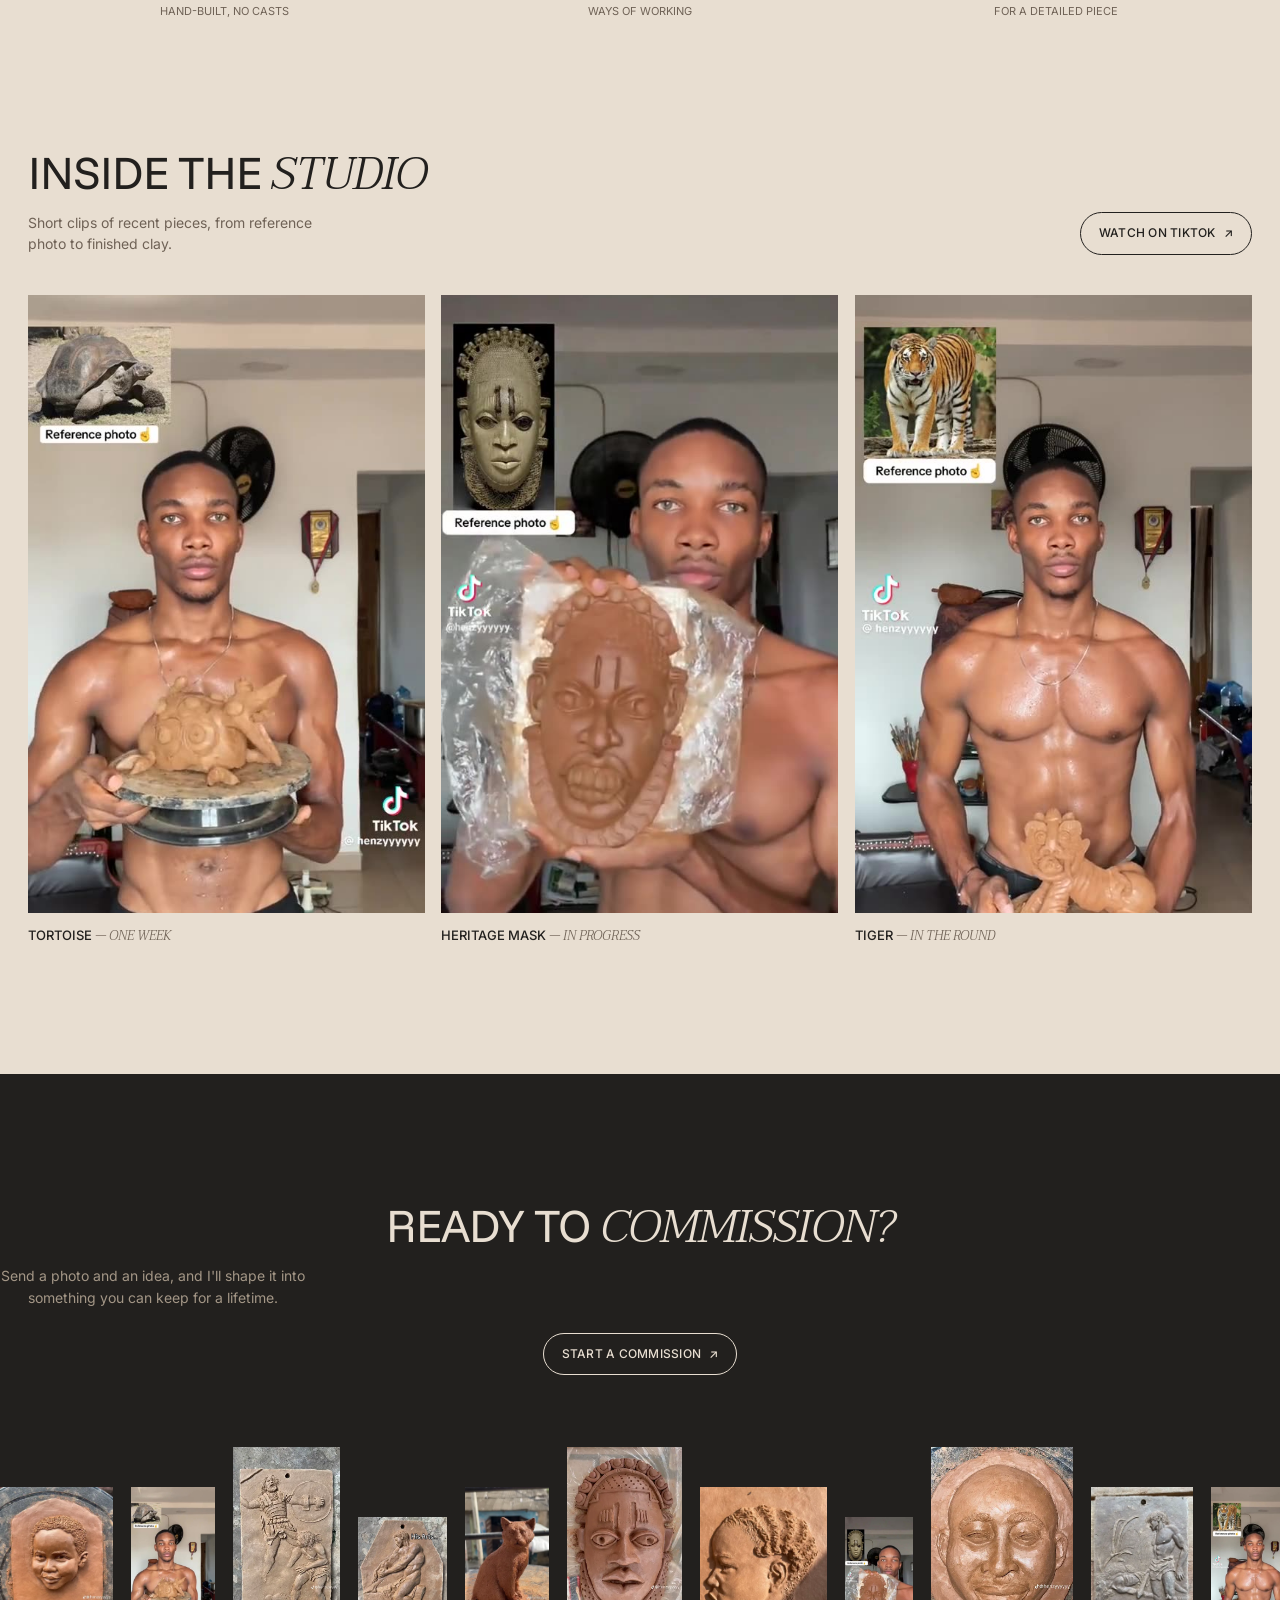
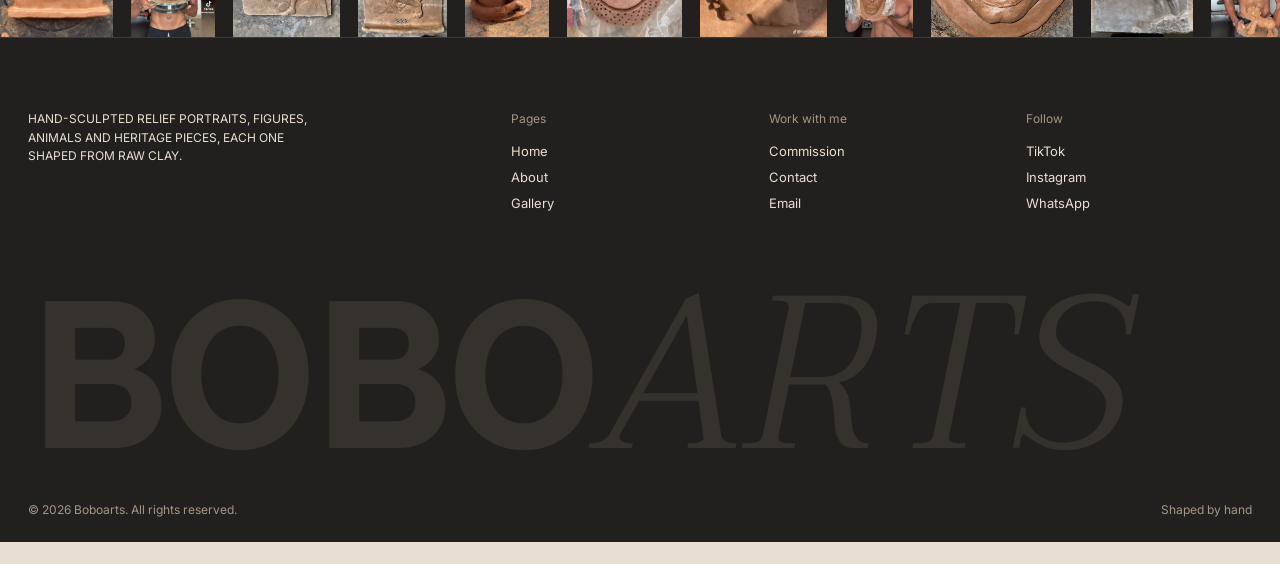
==== commit 9d4cd558: "Add charcoal black to the brand colours Charcoal becomes the type colour and a second base: .dark se" ====
--- a/about.html
+++ b/about.html
@@ -44,7 +44,7 @@
     <p class="lead">It started with a promise: show a new piece every day until the work spoke for itself.</p>
   </section>
 
-  <section class="band" style="padding-bottom:0">
+  <section class="band dark" style="padding-bottom:0">
     <div class="two-col">
       <div class="reveal"><div class="k"><i>01</i> Mission</div><p>To turn the faces, figures and creatures people love into something solid and lasting, carved by hand from raw clay, with nothing cast and nothing mass-produced.</p></div>
       <div class="reveal"><div class="k"><i>02</i> Approach</div><p>Classical relief carving meets West African heritage art. Every piece starts with a reference and is pushed, carved and refined until it looks back at you.</p></div>
@@ -72,13 +72,13 @@
     </div>
   </section>
 </main>
-<section class="cta">
+<section class="cta dark">
   <h2 class="h-lg">Ready to <span class="it">commission?</span></h2>
   <p class="lead">Send a photo and an idea, and I'll shape it into something you can keep for a lifetime.</p>
   <a class="pill" href="contact.html">Start a commission <span class="arr">↗</span></a>
   <div class="strip" aria-hidden="true"><div class="strip-track"></div></div>
 </section>
-<footer class="site-footer">
+<footer class="site-footer dark">
   <div class="foot-top">
     <p>Hand-sculpted relief portraits, figures, animals and heritage pieces, each one shaped from raw clay.</p>
     <div><h4>Pages</h4><ul><li><a href="index.html">Home</a></li><li><a href="about.html">About</a></li><li><a href="gallery.html">Gallery</a></li></ul></div>
--- a/css/style.css
+++ b/css/style.css
@@ -1,6 +1,7 @@
 /* ==========================================================
    Boboarts: shared styles
-   Palette: Sand (light clay) with a film-grain overlay.
+   Brand colours: Sand, Charcoal and Clay, with a film-grain overlay.
+   Sections with class="dark" (bands, CTA, footer, menu) swap to charcoal.
    ========================================================== */
 
 :root {
@@ -8,7 +9,10 @@
   --bg-2: #ddd1c1;        /* darker band */
   --card: #d3c5b2;
   --line: #c3b39e;
-  --text: #1a1715;        /* mild black */
+  --charcoal: #22201e;    /* charcoal black */
+  --charcoal-2: #2c2926;
+  --sand: #e8ded1;
+  --text: var(--charcoal);
   --muted: #6f6256;
   --accent: #9b5732;      /* clay */
   --accent-2: #b8764b;
@@ -17,6 +21,17 @@
   --serif: "Taviraj", Georgia, serif;
   --pad: clamp(18px, 2.2vw, 32px);
 }
+/* Charcoal sections: same components, inverted palette */
+.dark {
+  --bg: var(--charcoal);
+  --bg-2: var(--charcoal-2);
+  --card: #35312d;
+  --line: #3f3a35;
+  --text: var(--sand);
+  --muted: #a39686;
+  --accent: #c98a5e;
+  background: var(--bg); color: var(--text);
+}
 
 *, *::before, *::after { box-sizing: border-box; }
 html { scroll-behavior: smooth; }
@@ -35,7 +50,7 @@
 body::after {
   content: ""; position: fixed; inset: -50%; z-index: 999; pointer-events: none;
   background-image: url("data:image/svg+xml,%3Csvg xmlns='http://www.w3.org/2000/svg' width='220' height='220'%3E%3Cfilter id='n'%3E%3CfeTurbulence type='fractalNoise' baseFrequency='.8' numOctaves='3' stitchTiles='stitch'/%3E%3CfeColorMatrix type='saturate' values='0'/%3E%3C/filter%3E%3Crect width='100%25' height='100%25' filter='url(%23n)'/%3E%3C/svg%3E");
-  opacity: .22; mix-blend-mode: multiply;
+  opacity: .32; mix-blend-mode: overlay;
   animation: grain 1.2s steps(6) infinite;
 }
 @keyframes grain {
@@ -61,7 +76,7 @@
 .wrap { padding-inline: var(--pad); }
 section { padding: clamp(72px, 10vw, 140px) 0 0; }
 section.band:has(.two-col) { padding-top: 0; }
-.band { padding-top: clamp(72px, 10vw, 140px); background: var(--bg-2); padding-bottom: clamp(72px, 10vw, 140px); margin-top: clamp(72px, 10vw, 140px); }
+.band { padding-top: clamp(72px, 10vw, 140px); background: var(--bg); padding-bottom: clamp(72px, 10vw, 140px); margin-top: clamp(72px, 10vw, 140px); }
 .center { text-align: center; }
 .center .lead { margin-inline: auto; }
 
@@ -99,11 +114,13 @@
 .menu-btn span { display: block; width: 16px; height: 1px; background: currentColor; position: relative; transition: transform .3s; }
 .menu-btn span::before, .menu-btn span::after { content: ""; position: absolute; left: 0; width: 16px; height: 1px; background: currentColor; transition: transform .3s, top .3s; }
 .menu-btn span::before { top: -4px; } .menu-btn span::after { top: 4px; }
+.menu-open .site-header { color: var(--sand); background: transparent !important; }
+.menu-open .site-header .pill, .menu-open .menu-btn { border-color: var(--sand); }
 .menu-open .menu-btn span { background: transparent; }
 .menu-open .menu-btn span::before { top: 0; transform: rotate(45deg); }
 .menu-open .menu-btn span::after { top: 0; transform: rotate(-45deg); }
 .menu {
-  position: fixed; inset: 0; z-index: 70; background: var(--bg);
+  position: fixed; inset: 0; z-index: 70; background: var(--charcoal); color: var(--sand);
   display: flex; flex-direction: column; align-items: center; justify-content: center; gap: 4px;
   opacity: 0; visibility: hidden; transition: opacity .45s, visibility .45s;
 }
@@ -114,7 +131,7 @@
   transform: translateY(24px); opacity: 0; transition: transform .6s cubic-bezier(.2,.7,.2,1), opacity .6s, color .2s;
 }
 .menu-open .menu a { transform: none; opacity: 1; }
-.menu a:hover, .menu a[aria-current="page"] { color: var(--accent); }
+.menu a:hover, .menu a[aria-current="page"] { color: #c98a5e; }
 .menu-open { overflow: hidden; }
 
 /* ---------- Home hero with floating art ---------- */
@@ -213,7 +230,7 @@
 @media (max-width: 760px) { .duo { grid-template-columns: 1fr; } .info4 { grid-template-columns: 1fr 1fr; } }
 
 /* CTA + image marquee */
-.cta { text-align: center; padding: clamp(80px, 10vw, 140px) 0 0; background: var(--bg-2); margin-top: clamp(72px, 10vw, 140px); }
+.cta { text-align: center; padding: clamp(80px, 10vw, 140px) 0 0; background: var(--bg); margin-top: clamp(72px, 10vw, 140px); }
 .cta .pill { margin-top: 24px; }
 .strip { overflow: hidden; margin-top: 72px; }
 .strip-track { display: flex; gap: 18px; align-items: flex-end; width: max-content; animation: marq 50s linear infinite; }
@@ -223,7 +240,7 @@
 @keyframes marq { to { transform: translateX(-50%); } }
 
 /* Footer */
-.site-footer { background: var(--bg-2); padding: 72px var(--pad) 22px; }
+.site-footer { background: var(--bg); border-top: 1px solid var(--line); padding: 72px var(--pad) 22px; }
 .foot-top { display: grid; grid-template-columns: 2fr 1fr 1fr 1fr; gap: 32px; }
 .foot-top p { text-transform: uppercase; font-size: 12px; max-width: 36ch; margin: 0; }
 .foot-top h4 { font-size: 12px; color: var(--muted); font-weight: 400; margin: 0 0 12px; }
